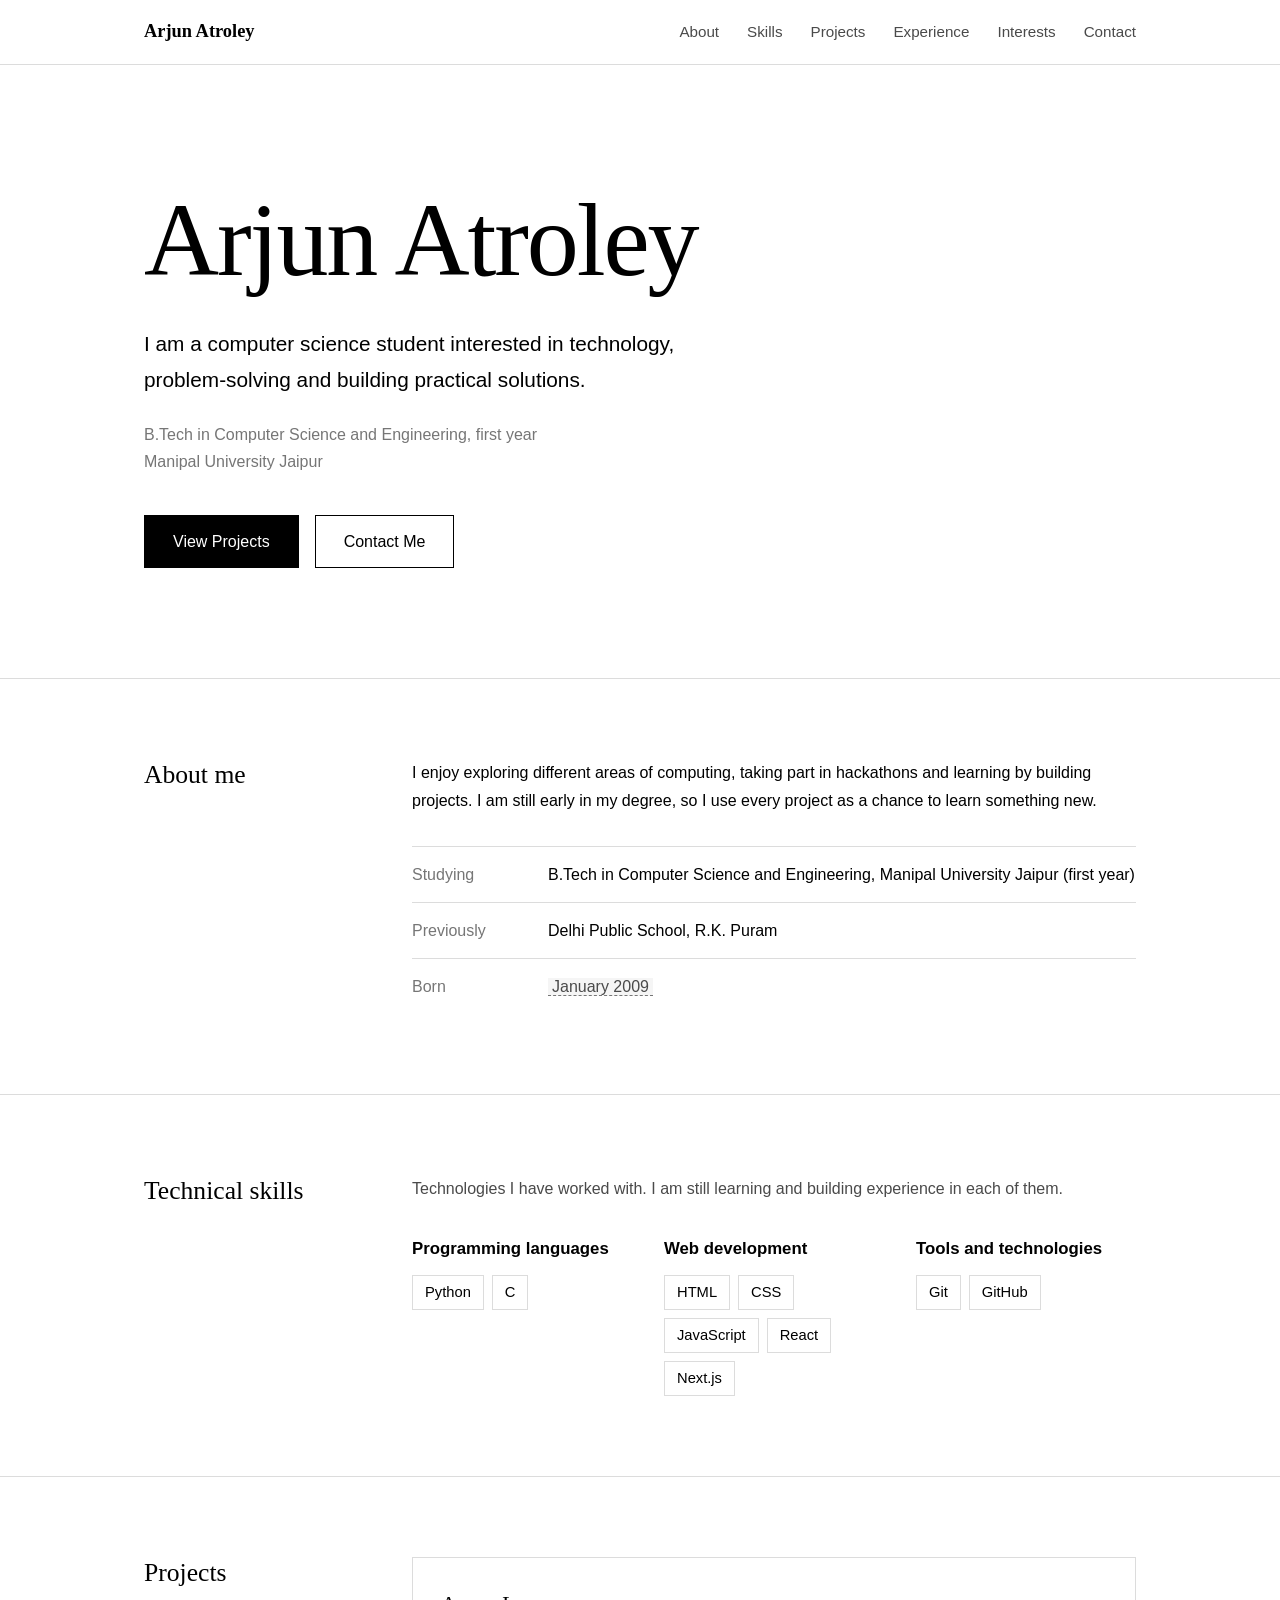
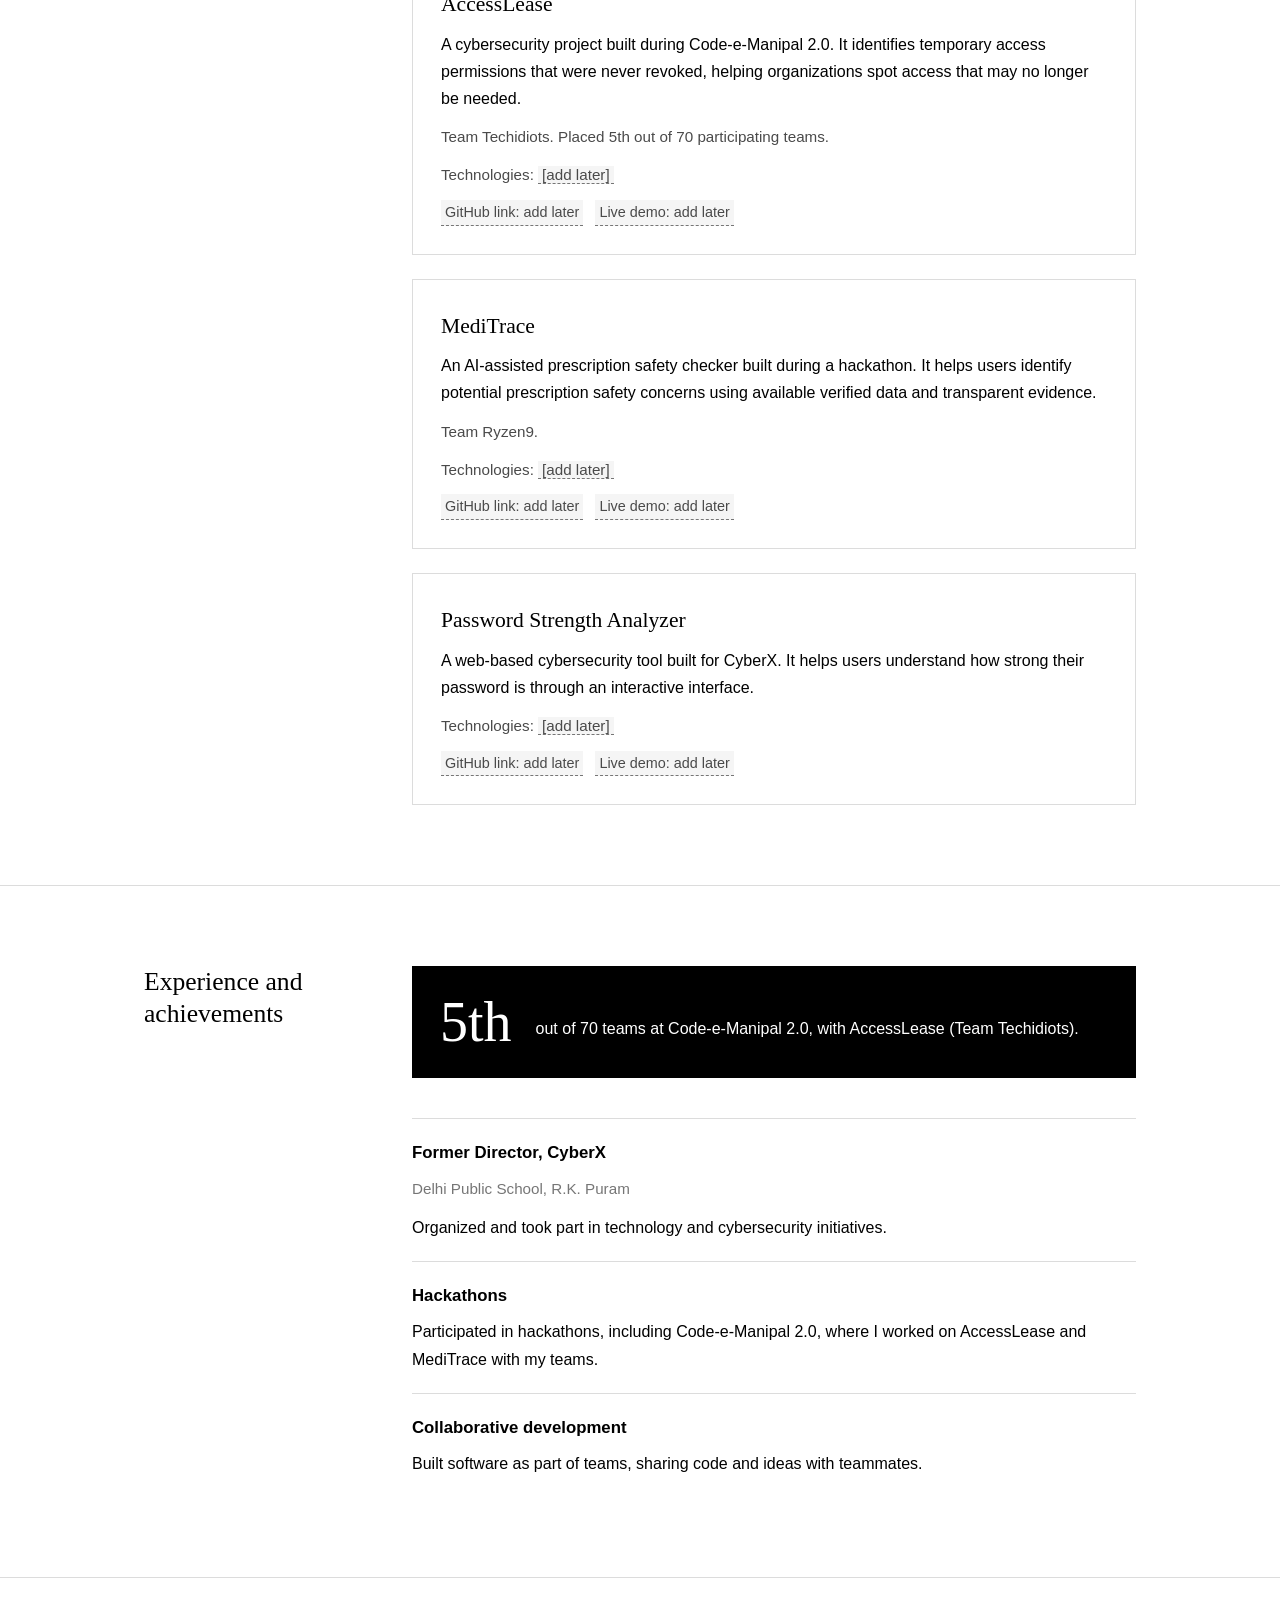
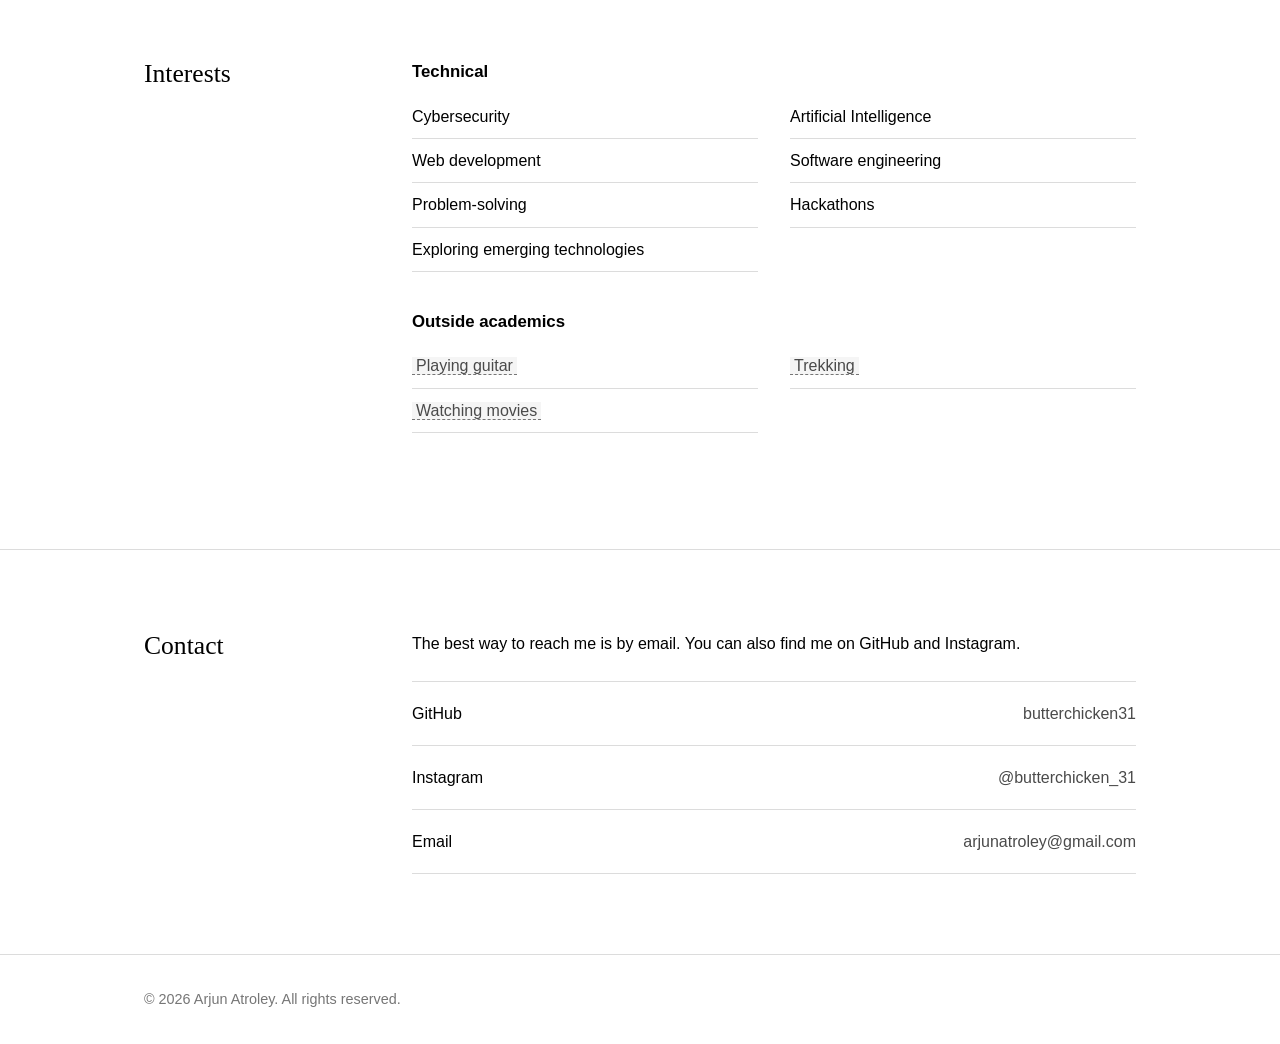
==== index.html @ 4be79ffc "Initial personal portfolio website" ====
<!DOCTYPE html>
<html lang="en">
<head>
  <meta charset="UTF-8">
  <meta name="viewport" content="width=device-width, initial-scale=1.0">
  <meta name="description" content="Arjun Atroley - first-year Computer Science student at Manipal University Jaipur.">
  <title>Arjun Atroley | Portfolio</title>
  <link rel="stylesheet" href="style.css">
</head>
<body>

  <!-- ============ NAVIGATION ============ -->
  <header class="site-header">
    <nav class="navbar container" aria-label="Main navigation">
      <a href="#home" class="brand">Arjun Atroley</a>

      <!-- This button is only visible on phones (see style.css) -->
      <button id="menu-button" class="menu-button" aria-expanded="false" aria-controls="nav-links">Menu</button>

      <ul id="nav-links" class="nav-links">
        <li><a href="#about">About</a></li>
        <li><a href="#skills">Skills</a></li>
        <li><a href="#projects">Projects</a></li>
        <li><a href="#experience">Experience</a></li>
        <li><a href="#interests">Interests</a></li>
        <li><a href="#contact">Contact</a></li>
      </ul>
    </nav>
  </header>

  <main>

    <!-- ============ HERO ============ -->
    <section id="home" class="hero">
      <div class="container">
        <h1>Arjun Atroley</h1>
        <p class="hero-intro">
          I am a computer science student interested in technology, problem-solving
          and building practical solutions.
        </p>
        <p class="hero-education">
          B.Tech in Computer Science and Engineering, first year<br>
          Manipal University Jaipur
        </p>
        <div class="button-row">
          <a href="#projects" class="button button-primary">View Projects</a>
          <a href="#contact" class="button button-outline">Contact Me</a>
        </div>
      </div>
    </section>

    <!-- ============ ABOUT ============ -->
    <section id="about" class="section">
      <div class="container section-grid">
        <h2>About me</h2>
        <div>
          <p>
            I enjoy exploring different areas of computing, taking part in hackathons
            and learning by building projects. I am still early in my degree, so I
            use every project as a chance to learn something new.
          </p>

          <dl class="facts">
            <div><dt>Studying</dt><dd>B.Tech in Computer Science and Engineering, Manipal University Jaipur (first year)</dd></div>
            <div><dt>Previously</dt><dd>Delhi Public School, R.K. Puram</dd></div>
            <div>
              <dt>Born</dt>
              <!-- TODO: replace the text inside the span with your birth month and year, e.g. March 2007 -->
              <dd><span class="placeholder">January 2009</span></dd>
            </div>
          </dl>
        </div>
      </div>
    </section>

    <!-- ============ SKILLS ============ -->
    <section id="skills" class="section">
      <div class="container section-grid">
        <h2>Technical skills</h2>
        <div>
          <p class="note">Technologies I have worked with. I am still learning and building experience in each of them.</p>

          <!-- Three groups laid out side by side with CSS Grid -->
          <div class="skills-grid">
            <div>
              <h3>Programming languages</h3>
              <ul class="tags"><li>Python</li><li>C</li></ul>
            </div>
            <div>
              <h3>Web development</h3>
              <ul class="tags"><li>HTML</li><li>CSS</li><li>JavaScript</li><li>React</li><li>Next.js</li></ul>
            </div>
            <div>
              <h3>Tools and technologies</h3>
              <ul class="tags"><li>Git</li><li>GitHub</li></ul>
            </div>
          </div>
        </div>
      </div>
    </section>

    <!-- ============ PROJECTS ============ -->
    <section id="projects" class="section">
      <div class="container section-grid">
        <h2>Projects</h2>
        <div class="project-list">

          <!-- PROJECT 1 -->
          <article class="project">
            <h3>AccessLease</h3>
            <p>
              A cybersecurity project built during Code-e-Manipal 2.0. It identifies temporary
              access permissions that were never revoked, helping organizations spot access
              that may no longer be needed.
            </p>
            <p class="project-meta">Team Techidiots. Placed 5th out of 70 participating teams.</p>
            <p class="project-meta">Technologies: <span class="placeholder">[add later]</span></p>
            <!--
              TODO: when you have a link, replace a placeholder span with:
              <a href="YOUR-LINK-HERE" target="_blank" rel="noopener noreferrer">GitHub</a>
            -->
            <p class="project-links">
              <span class="placeholder">GitHub link: add later</span>
              <span class="placeholder">Live demo: add later</span>
            </p>
          </article>

          <!-- PROJECT 2 -->
          <article class="project">
            <h3>MediTrace</h3>
            <p>
              An AI-assisted prescription safety checker built during a hackathon. It helps
              users identify potential prescription safety concerns using available verified
              data and transparent evidence.
            </p>
            <p class="project-meta">Team Ryzen9.</p>
            <p class="project-meta">Technologies: <span class="placeholder">[add later]</span></p>
            <p class="project-links">
              <span class="placeholder">GitHub link: add later</span>
              <span class="placeholder">Live demo: add later</span>
            </p>
          </article>

          <!-- PROJECT 3 -->
          <article class="project">
            <h3>Password Strength Analyzer</h3>
            <p>
              A web-based cybersecurity tool built for CyberX. It helps users understand how
              strong their password is through an interactive interface.
            </p>
            <p class="project-meta">Technologies: <span class="placeholder">[add later]</span></p>
            <p class="project-links">
              <span class="placeholder">GitHub link: add later</span>
              <span class="placeholder">Live demo: add later</span>
            </p>
          </article>

        </div>
      </div>
    </section>

    <!-- ============ EXPERIENCE AND ACHIEVEMENTS ============ -->
    <section id="experience" class="section">
      <div class="container section-grid">
        <h2>Experience and achievements</h2>
        <div>
          <div class="highlight">
            <p class="highlight-number">5th</p>
            <p>
              out of 70 teams at Code-e-Manipal 2.0, with AccessLease (Team Techidiots).
            </p>
          </div>

          <ul class="timeline">
            <li>
              <h3>Former Director, CyberX</h3>
              <p class="timeline-place">Delhi Public School, R.K. Puram</p>
              <p>Organized and took part in technology and cybersecurity initiatives.</p>
            </li>
            <li>
              <h3>Hackathons</h3>
              <p>Participated in hackathons, including Code-e-Manipal 2.0, where I worked on AccessLease and MediTrace with my teams.</p>
            </li>
            <li>
              <h3>Collaborative development</h3>
              <p>Built software as part of teams, sharing code and ideas with teammates.</p>
            </li>
          </ul>
        </div>
      </div>
    </section>

    <!-- ============ INTERESTS ============ -->
    <section id="interests" class="section">
      <div class="container section-grid">
        <h2>Interests</h2>
        <div>
          <h3>Technical</h3>
          <ul class="plain-list two-columns">
            <li>Cybersecurity</li>
            <li>Artificial Intelligence</li>
            <li>Web development</li>
            <li>Software engineering</li>
            <li>Problem-solving</li>
            <li>Hackathons</li>
            <li>Exploring emerging technologies</li>
          </ul>

          <h3>Outside academics</h3>
          <!-- TODO: replace these placeholders with your real hobbies -->
          <ul class="plain-list two-columns">
            <li><span class="placeholder">Playing guitar</span></li>
            <li><span class="placeholder">Trekking</span></li>
            <li><span class="placeholder">Watching movies</span></li>
          </ul>
        </div>
      </div>
    </section>

    <!-- ============ CONTACT ============ -->
    <section id="contact" class="section">
      <div class="container section-grid">
        <h2>Contact</h2>
        <div>
          <p>The best way to reach me is by email. You can also find me on GitHub and Instagram.</p>
          <ul class="contact-list">
            <li>
              <a href="https://github.com/butterchicken31" target="_blank" rel="noopener noreferrer">
                <span>GitHub</span><span class="contact-detail">butterchicken31</span>
              </a>
            </li>
            <li>
              <a href="https://instagram.com/butterchicken_31" target="_blank" rel="noopener noreferrer">
                <span>Instagram</span><span class="contact-detail">@butterchicken_31</span>
              </a>
            </li>
            <li>
              <a href="mailto:arjunatroley@gmail.com">
                <span>Email</span><span class="contact-detail">arjunatroley@gmail.com</span>
              </a>
            </li>
          </ul>
        </div>
      </div>
    </section>

  </main>

  <!-- ============ FOOTER ============ -->
  <footer class="site-footer">
    <div class="container">
      <p>&copy; <span id="current-year">2026</span> Arjun Atroley. All rights reserved.</p>
    </div>
  </footer>

  <button id="back-to-top" class="back-to-top" aria-label="Back to top">Top</button>

  <script src="script.js"></script>
</body>
</html>
---- style.css ----
/* ---------- 1. Colours, fonts and basic settings ---------- */
:root {
  --white: #ffffff;
  --off-white: #f5f5f5;
  --black: #000000;
  --grey-dark: #4a4a4a;
  --grey-mid: #767676;
  --grey-line: #dcdcdc;

  --font-body: "Segoe UI", Roboto, Helvetica, Arial, sans-serif;
  --font-heading: Georgia, "Times New Roman", serif;
  --nav-height: 64px;
}

* { box-sizing: border-box; margin: 0; padding: 0; }

html {
  scroll-behavior: smooth;   /* smooth scrolling when a nav link is clicked */
}

body {
  font-family: var(--font-body);
  color: var(--black);
  background: var(--white);
  line-height: 1.7;
  font-size: 1rem;
}

a { color: inherit; }
ul { list-style: none; }

/* Centres content and limits its width */
.container {
  max-width: 1040px;
  margin: 0 auto;
  padding: 0 24px;
}

/* Visible outline for keyboard users */
a:focus-visible, button:focus-visible {
  outline: 2px solid var(--black);
  outline-offset: 3px;
}

/* ---------- 2. Navigation (Flexbox) ---------- */
.site-header {
  position: sticky;
  top: 0;
  z-index: 10;
  background: var(--white);
  border-bottom: 1px solid var(--grey-line);
}

.navbar {
  height: var(--nav-height);
  display: flex;                    /* puts brand and links in one row */
  justify-content: space-between;
  align-items: center;
}

.brand {
  font-family: var(--font-heading);
  font-size: 1.15rem;
  font-weight: bold;
  text-decoration: none;
}

.nav-links { display: flex; gap: 28px; }

.nav-links a {
  text-decoration: none;
  color: var(--grey-dark);
  font-size: 0.95rem;
  padding-bottom: 2px;
  border-bottom: 1px solid transparent;
  transition: color 0.2s, border-color 0.2s;
}

.nav-links a:hover { color: var(--black); border-color: var(--black); }

.menu-button {
  display: none;                    /* hidden on desktop */
  background: none;
  border: 1px solid var(--black);
  padding: 6px 14px;
  font: inherit;
  cursor: pointer;
}

/* ---------- 3. Hero ---------- */
.hero {
  padding: 120px 0 110px;
  animation: fade-in 0.9s ease-out;   /* the only entrance animation */
}

.hero h1 {
  font-family: var(--font-heading);
  font-size: clamp(3rem, 9vw, 6.5rem);   /* grows and shrinks with screen width */
  line-height: 1.05;
  font-weight: normal;
  letter-spacing: -0.02em;
  margin-bottom: 32px;
}

.hero-intro {
  font-size: 1.3rem;
  max-width: 600px;
  margin-bottom: 24px;
}

.hero-education {
  color: var(--grey-mid);
  margin-bottom: 40px;
}

.button-row { display: flex; gap: 16px; flex-wrap: wrap; }

.button {
  display: inline-block;
  padding: 12px 28px;
  border: 1px solid var(--black);
  text-decoration: none;
  transition: background 0.2s, color 0.2s;
}

.button-primary { background: var(--black); color: var(--white); }
.button-primary:hover { background: var(--white); color: var(--black); }
.button-outline:hover { background: var(--black); color: var(--white); }

@keyframes fade-in {
  from { opacity: 0; transform: translateY(12px); }
  to   { opacity: 1; transform: translateY(0); }
}

/* ---------- 4. Sections (CSS Grid) ---------- */
.section {
  padding: 80px 0;
  border-top: 1px solid var(--grey-line);
  scroll-margin-top: var(--nav-height);   /* stops the sticky nav covering headings */
}

/* Two columns: title on the left, content on the right */
.section-grid {
  display: grid;
  grid-template-columns: 220px 1fr;
  gap: 48px;
}

.section h2 {
  font-family: var(--font-heading);
  font-size: 1.6rem;
  font-weight: normal;
  line-height: 1.25;
}

.section h3 { font-size: 1.05rem; margin-bottom: 8px; }
.section p + p { margin-top: 12px; }
.note { color: var(--grey-dark); margin-bottom: 32px; }

/* Placeholder text you still need to replace */
.placeholder {
  background: var(--off-white);
  border-bottom: 1px dashed var(--grey-mid);
  color: var(--grey-dark);
  padding: 0 4px;
}

/* About facts */
.facts { margin-top: 32px; }
.facts div {
  display: grid;
  grid-template-columns: 120px 1fr;
  gap: 16px;
  padding: 14px 0;
  border-top: 1px solid var(--grey-line);
}
.facts dt { color: var(--grey-mid); }

/* ---------- 5. Skills ---------- */
.skills-grid {
  display: grid;
  grid-template-columns: repeat(3, 1fr);
  gap: 32px;
}

.tags { display: flex; flex-wrap: wrap; gap: 8px; margin-top: 12px; }
.tags li {
  border: 1px solid var(--grey-line);
  padding: 4px 12px;
  font-size: 0.92rem;
  transition: border-color 0.2s, background 0.2s;
}
.tags li:hover { border-color: var(--black); background: var(--off-white); }

/* ---------- 6. Projects ---------- */
.project-list { display: grid; gap: 24px; }

.project {
  border: 1px solid var(--grey-line);
  padding: 28px;
  transition: border-color 0.2s, transform 0.2s;
}
.project:hover { border-color: var(--black); transform: translateY(-3px); }

.project h3 { font-family: var(--font-heading); font-size: 1.35rem; font-weight: normal; }
.project-meta { color: var(--grey-dark); font-size: 0.95rem; }
.project-links { display: flex; gap: 12px; flex-wrap: wrap; font-size: 0.9rem; margin-top: 16px; }
.project-links a { border-bottom: 1px solid var(--black); text-decoration: none; }

/* ---------- 7. Experience ---------- */
.highlight {
  background: var(--black);
  color: var(--white);
  padding: 28px;
  margin-bottom: 40px;
  display: flex;
  align-items: center;
  gap: 24px;
}
.highlight-number { font-family: var(--font-heading); font-size: 3.5rem; line-height: 1; }

.timeline li { padding: 20px 0; border-top: 1px solid var(--grey-line); }
.timeline-place { color: var(--grey-mid); font-size: 0.95rem; }

/* ---------- 8. Interests ---------- */
.plain-list { margin-bottom: 36px; }
.plain-list li { padding: 8px 0; border-bottom: 1px solid var(--grey-line); }
.two-columns { display: grid; grid-template-columns: 1fr 1fr; column-gap: 32px; }

/* ---------- 9. Contact ---------- */
.contact-list { margin-top: 24px; }
.contact-list a {
  display: flex;
  justify-content: space-between;
  gap: 16px;
  padding: 18px 0;
  border-top: 1px solid var(--grey-line);
  text-decoration: none;
  transition: padding-left 0.2s;
}
.contact-list li:last-child a { border-bottom: 1px solid var(--grey-line); }
.contact-list a:hover { padding-left: 12px; }
.contact-detail { color: var(--grey-dark); }

/* ---------- 10. Footer and back-to-top ---------- */
.site-footer {
  border-top: 1px solid var(--grey-line);
  padding: 32px 0;
  color: var(--grey-mid);
  font-size: 0.9rem;
}

.back-to-top {
  position: fixed;
  right: 24px;
  bottom: 24px;
  padding: 10px 16px;
  background: var(--black);
  color: var(--white);
  border: 1px solid var(--black);
  font: inherit;
  cursor: pointer;
  display: none;                      /* script.js shows it after scrolling */
}
.back-to-top.visible { display: block; }
.back-to-top:hover { background: var(--white); color: var(--black); }

/* ---------- 11. Responsive design (media queries) ---------- */
@media (max-width: 800px) {
  .section-grid { grid-template-columns: 1fr; gap: 24px; }   /* stack title above content */
  .skills-grid { grid-template-columns: 1fr; }
  .hero { padding: 72px 0; }
}

@media (max-width: 720px) {
  .menu-button { display: block; }

  .nav-links {
    display: none;                    /* hidden until Menu is pressed */
    position: absolute;
    top: var(--nav-height);
    left: 0;
    right: 0;
    flex-direction: column;
    gap: 0;
    background: var(--white);
    border-bottom: 1px solid var(--grey-line);
  }
  .nav-links.open { display: flex; }  /* script.js adds the "open" class */
  .nav-links a { display: block; padding: 14px 24px; border: none; }
}

@media (max-width: 520px) {
  .two-columns { grid-template-columns: 1fr; }
  .facts div { grid-template-columns: 1fr; gap: 2px; }
  .highlight { flex-direction: column; align-items: flex-start; gap: 8px; }
}

/* Respect people who turn animations off in their system settings */
@media (prefers-reduced-motion: reduce) {
  html { scroll-behavior: auto; }
  * { animation: none !important; transition: none !important; }
}
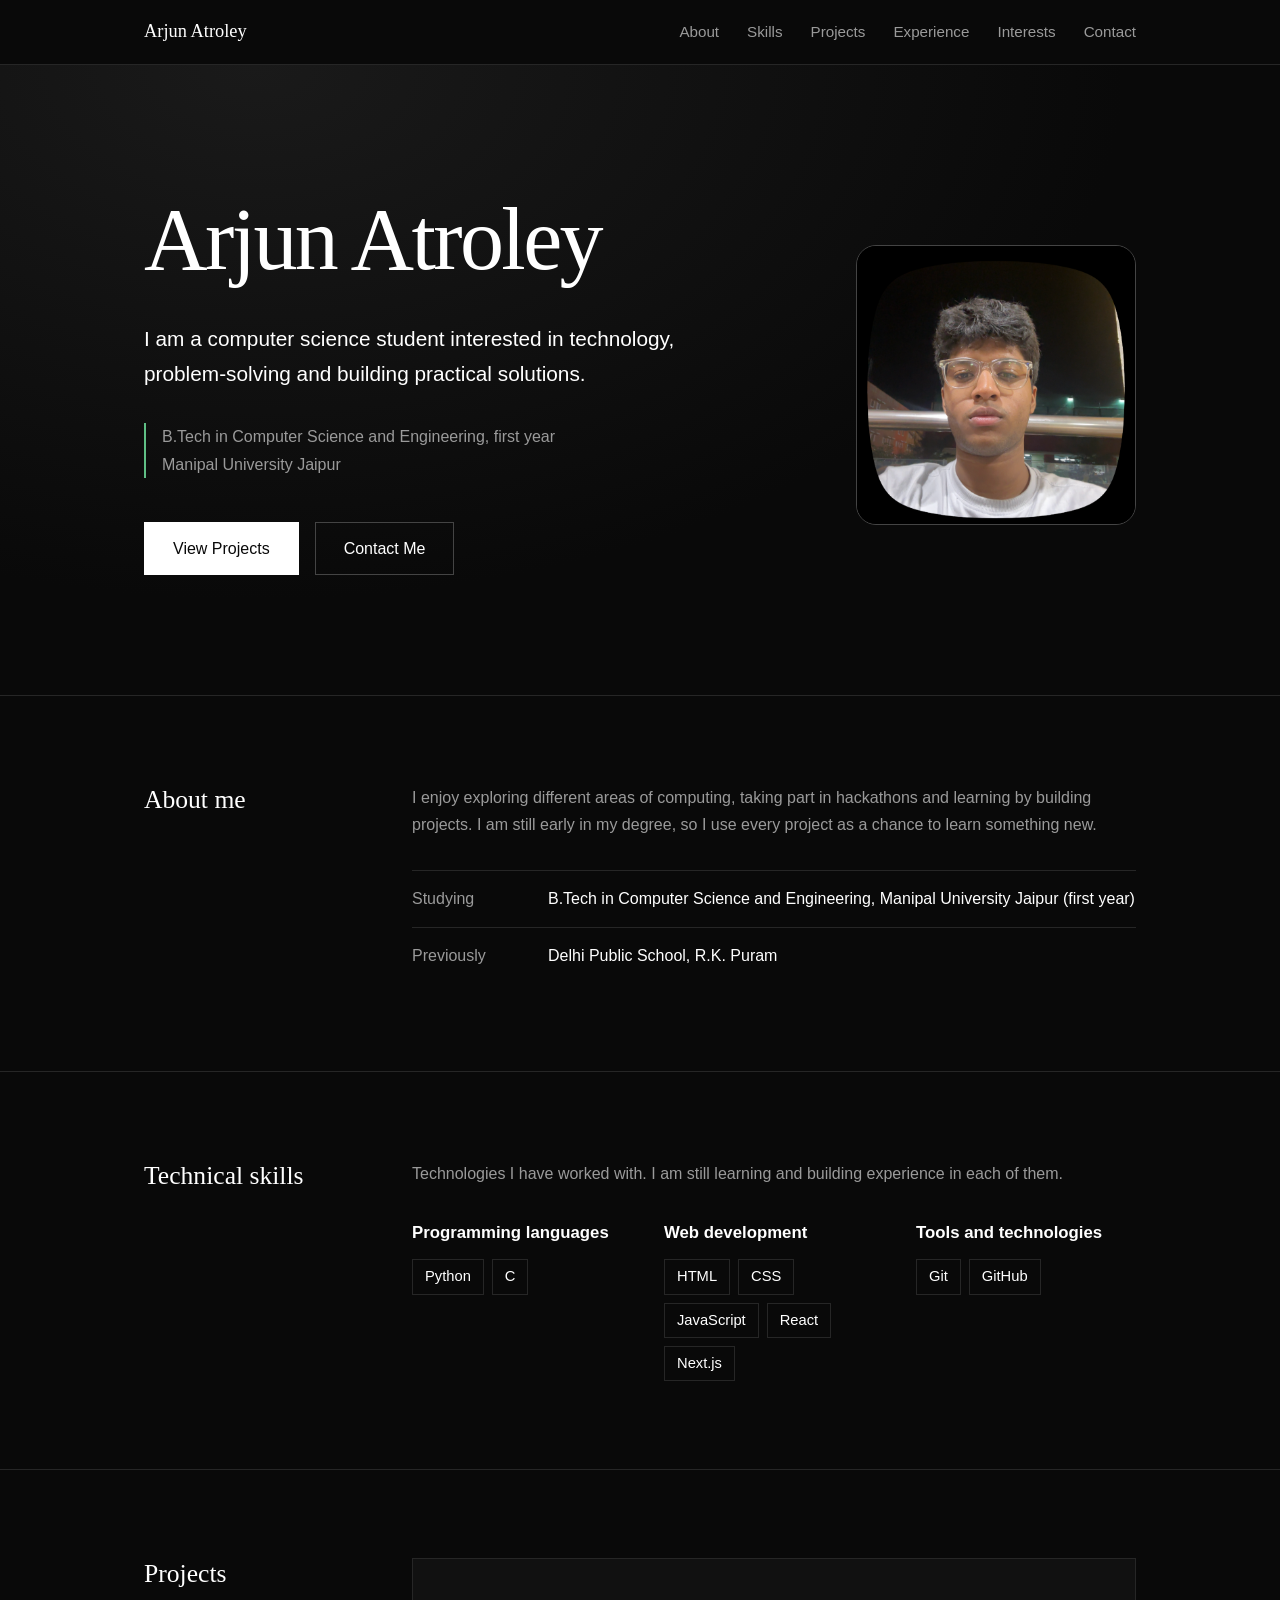
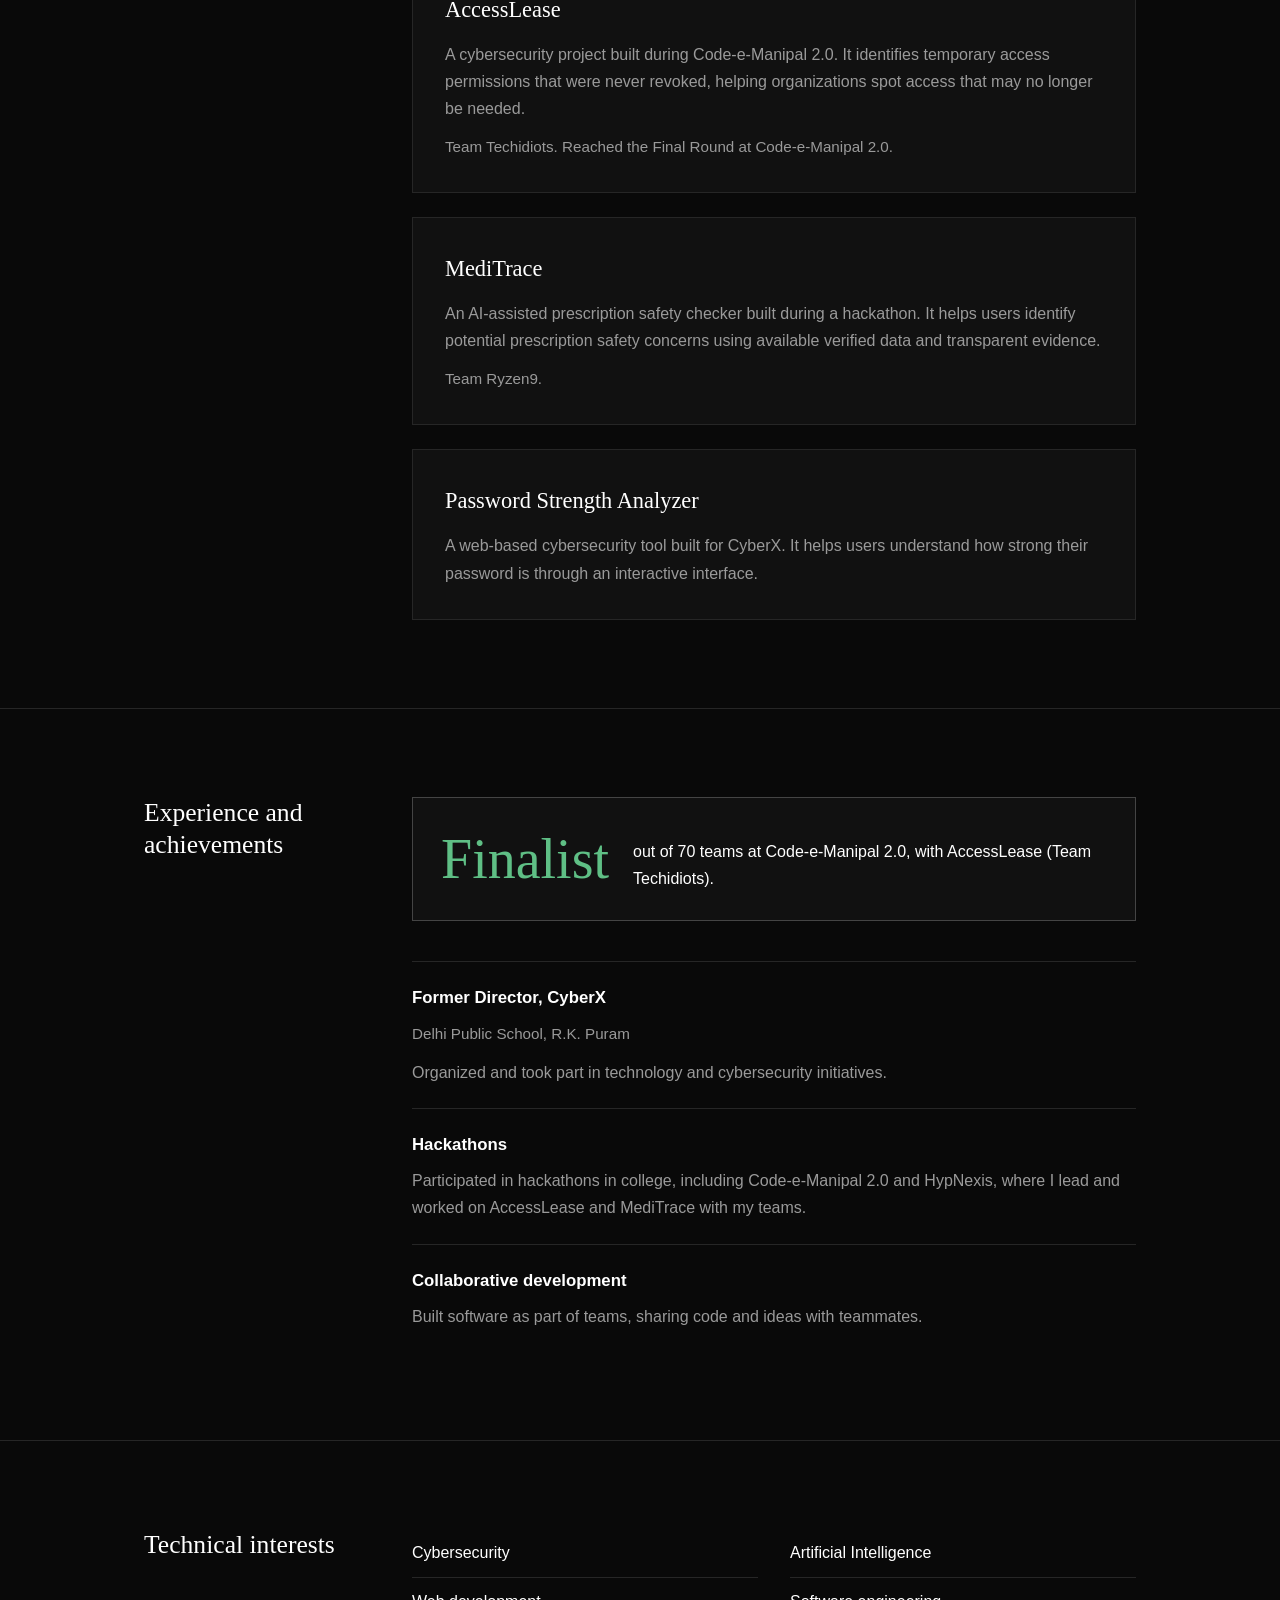
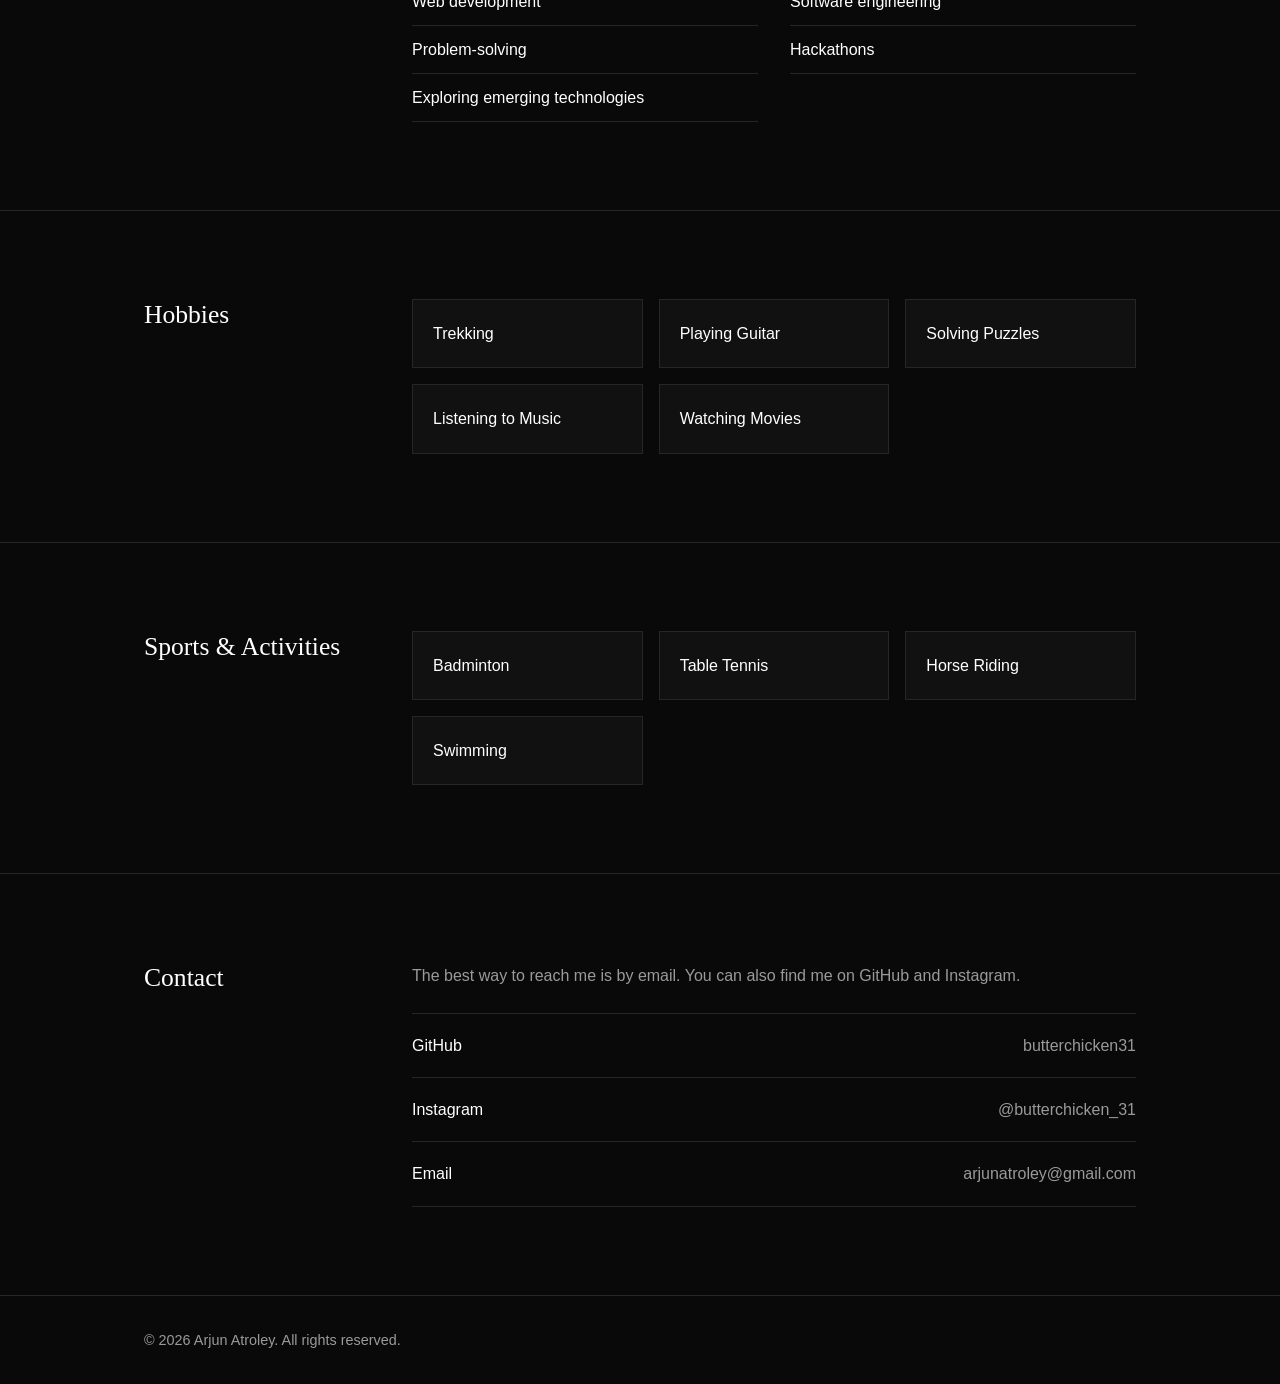
==== commit b12eba44: "Finalize personal portfolio website" ====
--- a/index.html
+++ b/index.html
@@ -32,7 +32,10 @@
 
     <!-- ============ HERO ============ -->
     <section id="home" class="hero">
-      <div class="container">
+      <div class="container hero-layout">
+
+        <!-- Left side: name, introduction, education and buttons -->
+        <div class="hero-text">
         <h1>Arjun Atroley</h1>
         <p class="hero-intro">
           I am a computer science student interested in technology, problem-solving
@@ -46,6 +49,11 @@
           <a href="#projects" class="button button-primary">View Projects</a>
           <a href="#contact" class="button button-outline">Contact Me</a>
         </div>
+        </div>
+
+        <!-- Right side: photo. The path has no leading slash, so it also works at /arjun-portfolio/ -->
+        <img class="hero-photo" src="profile.png" alt="Portrait of Arjun Atroley" width="280" height="280">
+
       </div>
     </section>
 
@@ -63,11 +71,6 @@
           <dl class="facts">
             <div><dt>Studying</dt><dd>B.Tech in Computer Science and Engineering, Manipal University Jaipur (first year)</dd></div>
             <div><dt>Previously</dt><dd>Delhi Public School, R.K. Puram</dd></div>
-            <div>
-              <dt>Born</dt>
-              <!-- TODO: replace the text inside the span with your birth month and year, e.g. March 2007 -->
-              <dd><span class="placeholder">January 2009</span></dd>
-            </div>
           </dl>
         </div>
       </div>
@@ -113,16 +116,7 @@
               access permissions that were never revoked, helping organizations spot access
               that may no longer be needed.
             </p>
-            <p class="project-meta">Team Techidiots. Placed 5th out of 70 participating teams.</p>
-            <p class="project-meta">Technologies: <span class="placeholder">[add later]</span></p>
-            <!--
-              TODO: when you have a link, replace a placeholder span with:
-              <a href="YOUR-LINK-HERE" target="_blank" rel="noopener noreferrer">GitHub</a>
-            -->
-            <p class="project-links">
-              <span class="placeholder">GitHub link: add later</span>
-              <span class="placeholder">Live demo: add later</span>
-            </p>
+            <p class="project-meta">Team Techidiots. Reached the Final Round at Code-e-Manipal 2.0.</p>
           </article>
 
           <!-- PROJECT 2 -->
@@ -134,11 +128,6 @@
               data and transparent evidence.
             </p>
             <p class="project-meta">Team Ryzen9.</p>
-            <p class="project-meta">Technologies: <span class="placeholder">[add later]</span></p>
-            <p class="project-links">
-              <span class="placeholder">GitHub link: add later</span>
-              <span class="placeholder">Live demo: add later</span>
-            </p>
           </article>
 
           <!-- PROJECT 3 -->
@@ -148,11 +137,6 @@
               A web-based cybersecurity tool built for CyberX. It helps users understand how
               strong their password is through an interactive interface.
             </p>
-            <p class="project-meta">Technologies: <span class="placeholder">[add later]</span></p>
-            <p class="project-links">
-              <span class="placeholder">GitHub link: add later</span>
-              <span class="placeholder">Live demo: add later</span>
-            </p>
           </article>
 
         </div>
@@ -165,7 +149,7 @@
         <h2>Experience and achievements</h2>
         <div>
           <div class="highlight">
-            <p class="highlight-number">5th</p>
+            <p class="highlight-number">Finalist</p>
             <p>
               out of 70 teams at Code-e-Manipal 2.0, with AccessLease (Team Techidiots).
             </p>
@@ -179,7 +163,7 @@
             </li>
             <li>
               <h3>Hackathons</h3>
-              <p>Participated in hackathons, including Code-e-Manipal 2.0, where I worked on AccessLease and MediTrace with my teams.</p>
+              <p>Participated in hackathons in college, including Code-e-Manipal 2.0 and HypNexis, where I lead and worked on AccessLease and MediTrace with my teams.</p>
             </li>
             <li>
               <h3>Collaborative development</h3>
@@ -193,9 +177,8 @@
     <!-- ============ INTERESTS ============ -->
     <section id="interests" class="section">
       <div class="container section-grid">
-        <h2>Interests</h2>
-        <div>
-          <h3>Technical</h3>
+        <h2>Technical interests</h2>
+        <div>
           <ul class="plain-list two-columns">
             <li>Cybersecurity</li>
             <li>Artificial Intelligence</li>
@@ -205,15 +188,36 @@
             <li>Hackathons</li>
             <li>Exploring emerging technologies</li>
           </ul>
-
-          <h3>Outside academics</h3>
-          <!-- TODO: replace these placeholders with your real hobbies -->
-          <ul class="plain-list two-columns">
-            <li><span class="placeholder">Playing guitar</span></li>
-            <li><span class="placeholder">Trekking</span></li>
-            <li><span class="placeholder">Watching movies</span></li>
-          </ul>
-        </div>
+        </div>
+      </div>
+    </section>
+
+    <!-- ============ HOBBIES ============ -->
+    <section id="hobbies" class="section">
+      <div class="container section-grid">
+        <h2>Hobbies</h2>
+        <!-- Plain text list: these are NOT links -->
+        <ul class="interest-grid">
+            <li>Trekking</li>
+            <li>Playing Guitar</li>
+            <li>Solving Puzzles</li>
+            <li>Listening to Music</li>
+            <li>Watching Movies</li>
+        </ul>
+      </div>
+    </section>
+
+    <!-- ============ SPORTS AND ACTIVITIES ============ -->
+    <section id="sports" class="section">
+      <div class="container section-grid">
+        <h2>Sports &amp; Activities</h2>
+        <!-- Plain text list: these are NOT links -->
+        <ul class="interest-grid">
+            <li>Badminton</li>
+            <li>Table Tennis</li>
+            <li>Horse Riding</li>
+            <li>Swimming</li>
+        </ul>
       </div>
     </section>
 
@@ -257,4 +261,4 @@
 
   <script src="script.js"></script>
 </body>
-</html>
+</html>
--- a/style.css
+++ b/style.css
@@ -1,11 +1,12 @@
 /* ---------- 1. Colours, fonts and basic settings ---------- */
 :root {
-  --white: #ffffff;
-  --off-white: #f5f5f5;
-  --black: #000000;
-  --grey-dark: #4a4a4a;
-  --grey-mid: #767676;
-  --grey-line: #dcdcdc;
+  --bg: #090909;            /* almost-black page background */
+  --bg-raised: #111111;     /* slightly lighter, used for cards and the hero panel */
+  --text: #ffffff;          /* primary text (white) */
+  --text-muted: #9a9a9a;    /* secondary text */
+  --line: #262626;          /* subtle borders and dividers */
+  --line-strong: #444444;   /* borders on hover */
+  --accent: #5fbf85;        /* very soft green, used sparingly */
 
   --font-body: "Segoe UI", Roboto, Helvetica, Arial, sans-serif;
   --font-heading: Georgia, "Times New Roman", serif;
@@ -15,73 +16,60 @@
 * { box-sizing: border-box; margin: 0; padding: 0; }
 
 html {
-  scroll-behavior: smooth;   /* smooth scrolling when a nav link is clicked */
+  scroll-behavior: smooth;   /* smooth scrolling for nav links */
+  color-scheme: dark;        /* tells the browser to draw scrollbars in dark too */
+  background: var(--bg);     /* stops any white flash behind the page */
 }
 
 body {
   font-family: var(--font-body);
-  color: var(--black);
-  background: var(--white);
+  color: var(--text);
+  background: var(--bg);
   line-height: 1.7;
-  font-size: 1rem;
 }
 
 a { color: inherit; }
 ul { list-style: none; }
 
 /* Centres content and limits its width */
-.container {
-  max-width: 1040px;
-  margin: 0 auto;
-  padding: 0 24px;
-}
+.container { max-width: 1040px; margin: 0 auto; padding: 0 24px; }
 
 /* Visible outline for keyboard users */
-a:focus-visible, button:focus-visible {
-  outline: 2px solid var(--black);
-  outline-offset: 3px;
-}
+a:focus-visible, button:focus-visible { outline: 2px solid var(--accent); outline-offset: 3px; }
 
 /* ---------- 2. Navigation (Flexbox) ---------- */
 .site-header {
   position: sticky;
   top: 0;
   z-index: 10;
-  background: var(--white);
-  border-bottom: 1px solid var(--grey-line);
+  background: var(--bg);
+  border-bottom: 1px solid var(--line);
 }
 
 .navbar {
   height: var(--nav-height);
-  display: flex;                    /* puts brand and links in one row */
+  display: flex;
   justify-content: space-between;
   align-items: center;
 }
 
-.brand {
-  font-family: var(--font-heading);
-  font-size: 1.15rem;
-  font-weight: bold;
-  text-decoration: none;
-}
+.brand { font-family: var(--font-heading); font-size: 1.15rem; text-decoration: none; }
 
 .nav-links { display: flex; gap: 28px; }
 
 .nav-links a {
   text-decoration: none;
-  color: var(--grey-dark);
+  color: var(--text-muted);
   font-size: 0.95rem;
-  padding-bottom: 2px;
-  border-bottom: 1px solid transparent;
-  transition: color 0.2s, border-color 0.2s;
-}
-
-.nav-links a:hover { color: var(--black); border-color: var(--black); }
+  transition: color 0.2s;
+}
+.nav-links a:hover { color: var(--text); }
 
 .menu-button {
-  display: none;                    /* hidden on desktop */
+  display: none;                    /* only shown on phones */
   background: none;
-  border: 1px solid var(--black);
+  color: var(--text);
+  border: 1px solid var(--line-strong);
   padding: 6px 14px;
   font: inherit;
   cursor: pointer;
@@ -89,28 +77,50 @@
 
 /* ---------- 3. Hero ---------- */
 .hero {
-  padding: 120px 0 110px;
-  animation: fade-in 0.9s ease-out;   /* the only entrance animation */
+  padding: 130px 0 120px;
+  border-bottom: 1px solid var(--line);
+  /* one very soft light patch behind the name, no strong gradient */
+  background: radial-gradient(ellipse at 20% 0%, #1a1a1a 0%, var(--bg) 60%);
+  animation: fade-in 0.9s ease-out;
+}
+
+/* Hero layout: text on the left, photo on the right (Flexbox) */
+.hero-layout {
+  display: flex;
+  align-items: center;
+  justify-content: space-between;
+  gap: 64px;
+}
+.hero-text { flex: 1; min-width: 0; }   /* min-width: 0 lets long words wrap instead of overflowing */
+
+.hero-photo {
+  width: 280px;
+  height: 280px;
+  flex-shrink: 0;                       /* keep the photo size when space is tight */
+  object-fit: cover;                    /* fills the frame without stretching the photo */
+  object-position: center 20%;          /* keeps the face in view; change 20% to move the crop */
+  border-radius: 20px;                  /* rounded square, not a circle */
+  border: 1px solid var(--line-strong);
 }
 
 .hero h1 {
   font-family: var(--font-heading);
-  font-size: clamp(3rem, 9vw, 6.5rem);   /* grows and shrinks with screen width */
-  line-height: 1.05;
+  font-size: clamp(3rem, 8vw, 5.5rem);
+  overflow-wrap: break-word;
+  line-height: 1.02;
   font-weight: normal;
-  letter-spacing: -0.02em;
-  margin-bottom: 32px;
-}
-
-.hero-intro {
-  font-size: 1.3rem;
-  max-width: 600px;
-  margin-bottom: 24px;
-}
-
+  letter-spacing: -0.03em;
+  margin-bottom: 36px;
+}
+
+.hero-intro { font-size: 1.3rem; max-width: 600px; margin-bottom: 32px; }
+
+/* Education shown with a thin green line on the left */
 .hero-education {
-  color: var(--grey-mid);
-  margin-bottom: 40px;
+  color: var(--text-muted);
+  border-left: 2px solid var(--accent);
+  padding-left: 16px;
+  margin-bottom: 44px;
 }
 
 .button-row { display: flex; gap: 16px; flex-wrap: wrap; }
@@ -118,14 +128,14 @@
 .button {
   display: inline-block;
   padding: 12px 28px;
-  border: 1px solid var(--black);
+  border: 1px solid var(--text);
   text-decoration: none;
-  transition: background 0.2s, color 0.2s;
-}
-
-.button-primary { background: var(--black); color: var(--white); }
-.button-primary:hover { background: var(--white); color: var(--black); }
-.button-outline:hover { background: var(--black); color: var(--white); }
+  transition: background 0.2s, color 0.2s, border-color 0.2s;
+}
+.button-primary { background: var(--text); color: var(--bg); }
+.button-primary:hover { background: transparent; color: var(--text); }
+.button-outline { color: var(--text); border-color: var(--line-strong); }
+.button-outline:hover { border-color: var(--text); background: var(--bg-raised); }
 
 @keyframes fade-in {
   from { opacity: 0; transform: translateY(12px); }
@@ -134,36 +144,20 @@
 
 /* ---------- 4. Sections (CSS Grid) ---------- */
 .section {
-  padding: 80px 0;
-  border-top: 1px solid var(--grey-line);
+  padding: 88px 0;
+  border-top: 1px solid var(--line);
   scroll-margin-top: var(--nav-height);   /* stops the sticky nav covering headings */
 }
+.hero + .section { border-top: none; }
 
 /* Two columns: title on the left, content on the right */
-.section-grid {
-  display: grid;
-  grid-template-columns: 220px 1fr;
-  gap: 48px;
-}
-
-.section h2 {
-  font-family: var(--font-heading);
-  font-size: 1.6rem;
-  font-weight: normal;
-  line-height: 1.25;
-}
-
+.section-grid { display: grid; grid-template-columns: 220px 1fr; gap: 48px; }
+
+.section h2 { font-family: var(--font-heading); font-size: 1.6rem; font-weight: normal; line-height: 1.25; }
 .section h3 { font-size: 1.05rem; margin-bottom: 8px; }
 .section p + p { margin-top: 12px; }
-.note { color: var(--grey-dark); margin-bottom: 32px; }
-
-/* Placeholder text you still need to replace */
-.placeholder {
-  background: var(--off-white);
-  border-bottom: 1px dashed var(--grey-mid);
-  color: var(--grey-dark);
-  padding: 0 4px;
-}
+.section p { color: var(--text-muted); }
+.note { margin-bottom: 32px; }
 
 /* About facts */
 .facts { margin-top: 32px; }
@@ -172,60 +166,69 @@
   grid-template-columns: 120px 1fr;
   gap: 16px;
   padding: 14px 0;
-  border-top: 1px solid var(--grey-line);
-}
-.facts dt { color: var(--grey-mid); }
+  border-top: 1px solid var(--line);
+}
+.facts dt { color: var(--text-muted); }
 
 /* ---------- 5. Skills ---------- */
-.skills-grid {
-  display: grid;
-  grid-template-columns: repeat(3, 1fr);
-  gap: 32px;
-}
+.skills-grid { display: grid; grid-template-columns: repeat(3, 1fr); gap: 32px; }
 
 .tags { display: flex; flex-wrap: wrap; gap: 8px; margin-top: 12px; }
 .tags li {
-  border: 1px solid var(--grey-line);
+  border: 1px solid var(--line);
   padding: 4px 12px;
   font-size: 0.92rem;
+  color: var(--text);
   transition: border-color 0.2s, background 0.2s;
 }
-.tags li:hover { border-color: var(--black); background: var(--off-white); }
+.tags li:hover { border-color: var(--line-strong); background: var(--bg-raised); }
 
 /* ---------- 6. Projects ---------- */
 .project-list { display: grid; gap: 24px; }
 
 .project {
-  border: 1px solid var(--grey-line);
-  padding: 28px;
+  background: var(--bg-raised);
+  border: 1px solid var(--line);
+  padding: 32px;
   transition: border-color 0.2s, transform 0.2s;
 }
-.project:hover { border-color: var(--black); transform: translateY(-3px); }
-
-.project h3 { font-family: var(--font-heading); font-size: 1.35rem; font-weight: normal; }
-.project-meta { color: var(--grey-dark); font-size: 0.95rem; }
-.project-links { display: flex; gap: 12px; flex-wrap: wrap; font-size: 0.9rem; margin-top: 16px; }
-.project-links a { border-bottom: 1px solid var(--black); text-decoration: none; }
+.project:hover { border-color: var(--line-strong); transform: translateY(-3px); }
+
+.project h3 { font-family: var(--font-heading); font-size: 1.4rem; font-weight: normal; color: var(--text); margin-bottom: 12px; }
+.project-meta { font-size: 0.95rem; color: var(--text-muted); }  /* team / result line: normal size, grey */
 
 /* ---------- 7. Experience ---------- */
 .highlight {
-  background: var(--black);
-  color: var(--white);
+  border: 1px solid var(--line-strong);
+  background: var(--bg-raised);
   padding: 28px;
   margin-bottom: 40px;
   display: flex;
   align-items: center;
   gap: 24px;
 }
-.highlight-number { font-family: var(--font-heading); font-size: 3.5rem; line-height: 1; }
-
-.timeline li { padding: 20px 0; border-top: 1px solid var(--grey-line); }
-.timeline-place { color: var(--grey-mid); font-size: 0.95rem; }
-
-/* ---------- 8. Interests ---------- */
-.plain-list { margin-bottom: 36px; }
-.plain-list li { padding: 8px 0; border-bottom: 1px solid var(--grey-line); }
+.highlight p { color: var(--text); }
+.highlight-number { font-family: var(--font-heading); font-size: 3.5rem; line-height: 1; color: var(--accent) !important; }
+
+.timeline li { padding: 22px 0; border-top: 1px solid var(--line); }
+.timeline-place { font-size: 0.95rem; }
+
+/* ---------- 8. Interests, hobbies and sports ---------- */
+.plain-list li { padding: 10px 0; border-bottom: 1px solid var(--line); color: var(--text); }
 .two-columns { display: grid; grid-template-columns: 1fr 1fr; column-gap: 32px; }
+
+/* Hobbies and sports: plain boxes, not links, so no underline and no pointer cursor */
+.interest-grid { display: grid; grid-template-columns: repeat(auto-fit, minmax(170px, 1fr)); gap: 16px; align-content: start; }
+.interest-grid li {
+  border: 1px solid var(--line);
+  background: var(--bg-raised);
+  padding: 20px;
+  color: var(--text);
+  text-decoration: none;
+  cursor: default;
+  transition: border-color 0.2s;
+}
+.interest-grid li:hover { border-color: var(--line-strong); }
 
 /* ---------- 9. Contact ---------- */
 .contact-list { margin-top: 24px; }
@@ -234,42 +237,44 @@
   justify-content: space-between;
   gap: 16px;
   padding: 18px 0;
-  border-top: 1px solid var(--grey-line);
+  border-top: 1px solid var(--line);
   text-decoration: none;
-  transition: padding-left 0.2s;
-}
-.contact-list li:last-child a { border-bottom: 1px solid var(--grey-line); }
-.contact-list a:hover { padding-left: 12px; }
-.contact-detail { color: var(--grey-dark); }
+  transition: padding-left 0.2s, color 0.2s;
+}
+.contact-list li:last-child a { border-bottom: 1px solid var(--line); }
+.contact-list a:hover { padding-left: 12px; color: var(--accent); }
+.contact-detail { color: var(--text-muted); }
 
 /* ---------- 10. Footer and back-to-top ---------- */
-.site-footer {
-  border-top: 1px solid var(--grey-line);
-  padding: 32px 0;
-  color: var(--grey-mid);
-  font-size: 0.9rem;
-}
+.site-footer { border-top: 1px solid var(--line); padding: 32px 0; color: var(--text-muted); font-size: 0.9rem; }
 
 .back-to-top {
   position: fixed;
   right: 24px;
   bottom: 24px;
   padding: 10px 16px;
-  background: var(--black);
-  color: var(--white);
-  border: 1px solid var(--black);
+  background: var(--bg-raised);
+  color: var(--text);
+  border: 1px solid var(--line-strong);
   font: inherit;
   cursor: pointer;
   display: none;                      /* script.js shows it after scrolling */
 }
 .back-to-top.visible { display: block; }
-.back-to-top:hover { background: var(--white); color: var(--black); }
+.back-to-top:hover { border-color: var(--text); }
 
 /* ---------- 11. Responsive design (media queries) ---------- */
+@media (max-width: 900px) {
+  .nav-links { gap: 18px; }
+}
+
 @media (max-width: 800px) {
-  .section-grid { grid-template-columns: 1fr; gap: 24px; }   /* stack title above content */
+  .section-grid { grid-template-columns: 1fr; gap: 24px; }   /* title above content */
   .skills-grid { grid-template-columns: 1fr; }
-  .hero { padding: 72px 0; }
+  .hero { padding: 80px 0; }
+  .hero-layout { flex-direction: column-reverse; align-items: flex-start; gap: 48px; }  /* photo above text */
+  .hero-photo { width: 220px; height: 220px; margin-left: 8px; }
+  .section { padding: 64px 0; }
 }
 
 @media (max-width: 720px) {
@@ -283,21 +288,23 @@
     right: 0;
     flex-direction: column;
     gap: 0;
-    background: var(--white);
-    border-bottom: 1px solid var(--grey-line);
+    background: var(--bg);
+    border-bottom: 1px solid var(--line);
   }
   .nav-links.open { display: flex; }  /* script.js adds the "open" class */
-  .nav-links a { display: block; padding: 14px 24px; border: none; }
+  .nav-links a { display: block; padding: 14px 24px; }
 }
 
 @media (max-width: 520px) {
   .two-columns { grid-template-columns: 1fr; }
   .facts div { grid-template-columns: 1fr; gap: 2px; }
   .highlight { flex-direction: column; align-items: flex-start; gap: 8px; }
+  .project { padding: 22px; }
+  .hero-photo { width: min(200px, 60vw); height: min(200px, 60vw); }
 }
 
 /* Respect people who turn animations off in their system settings */
 @media (prefers-reduced-motion: reduce) {
   html { scroll-behavior: auto; }
   * { animation: none !important; transition: none !important; }
-}
+}
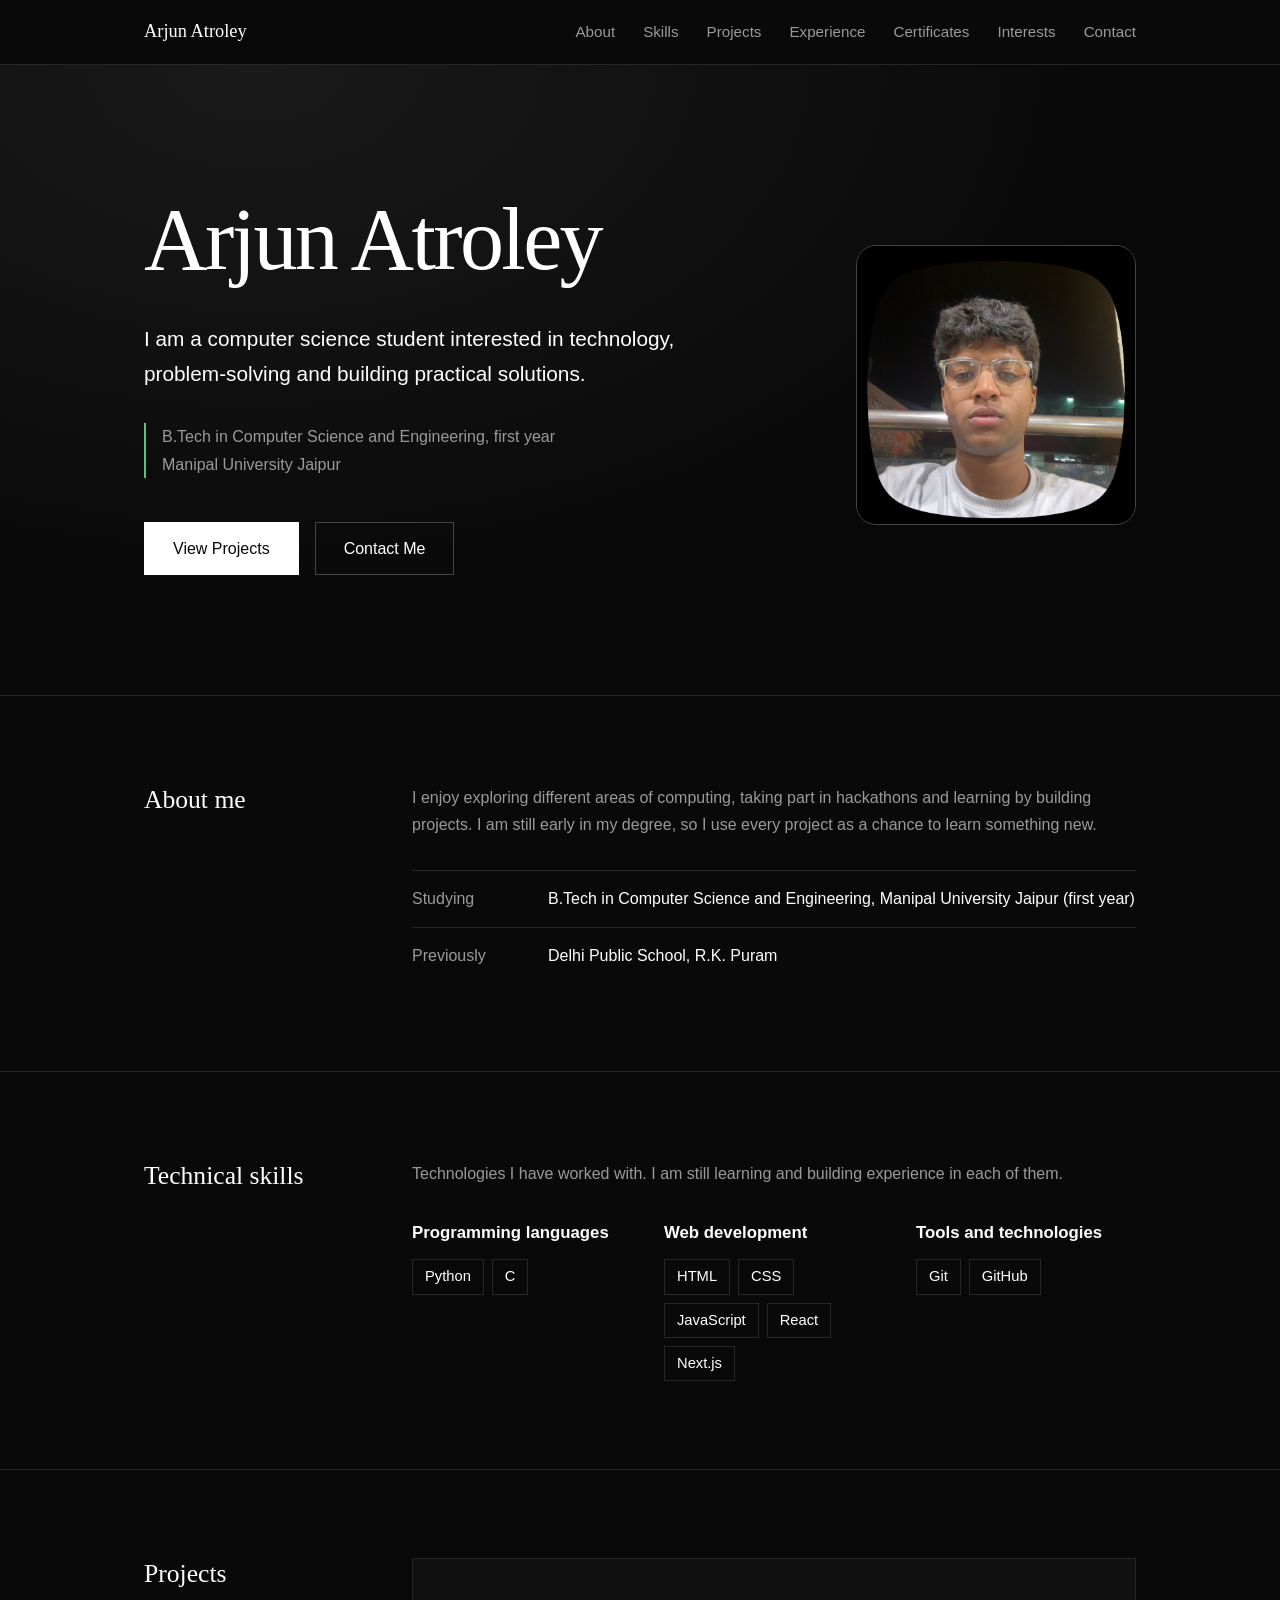
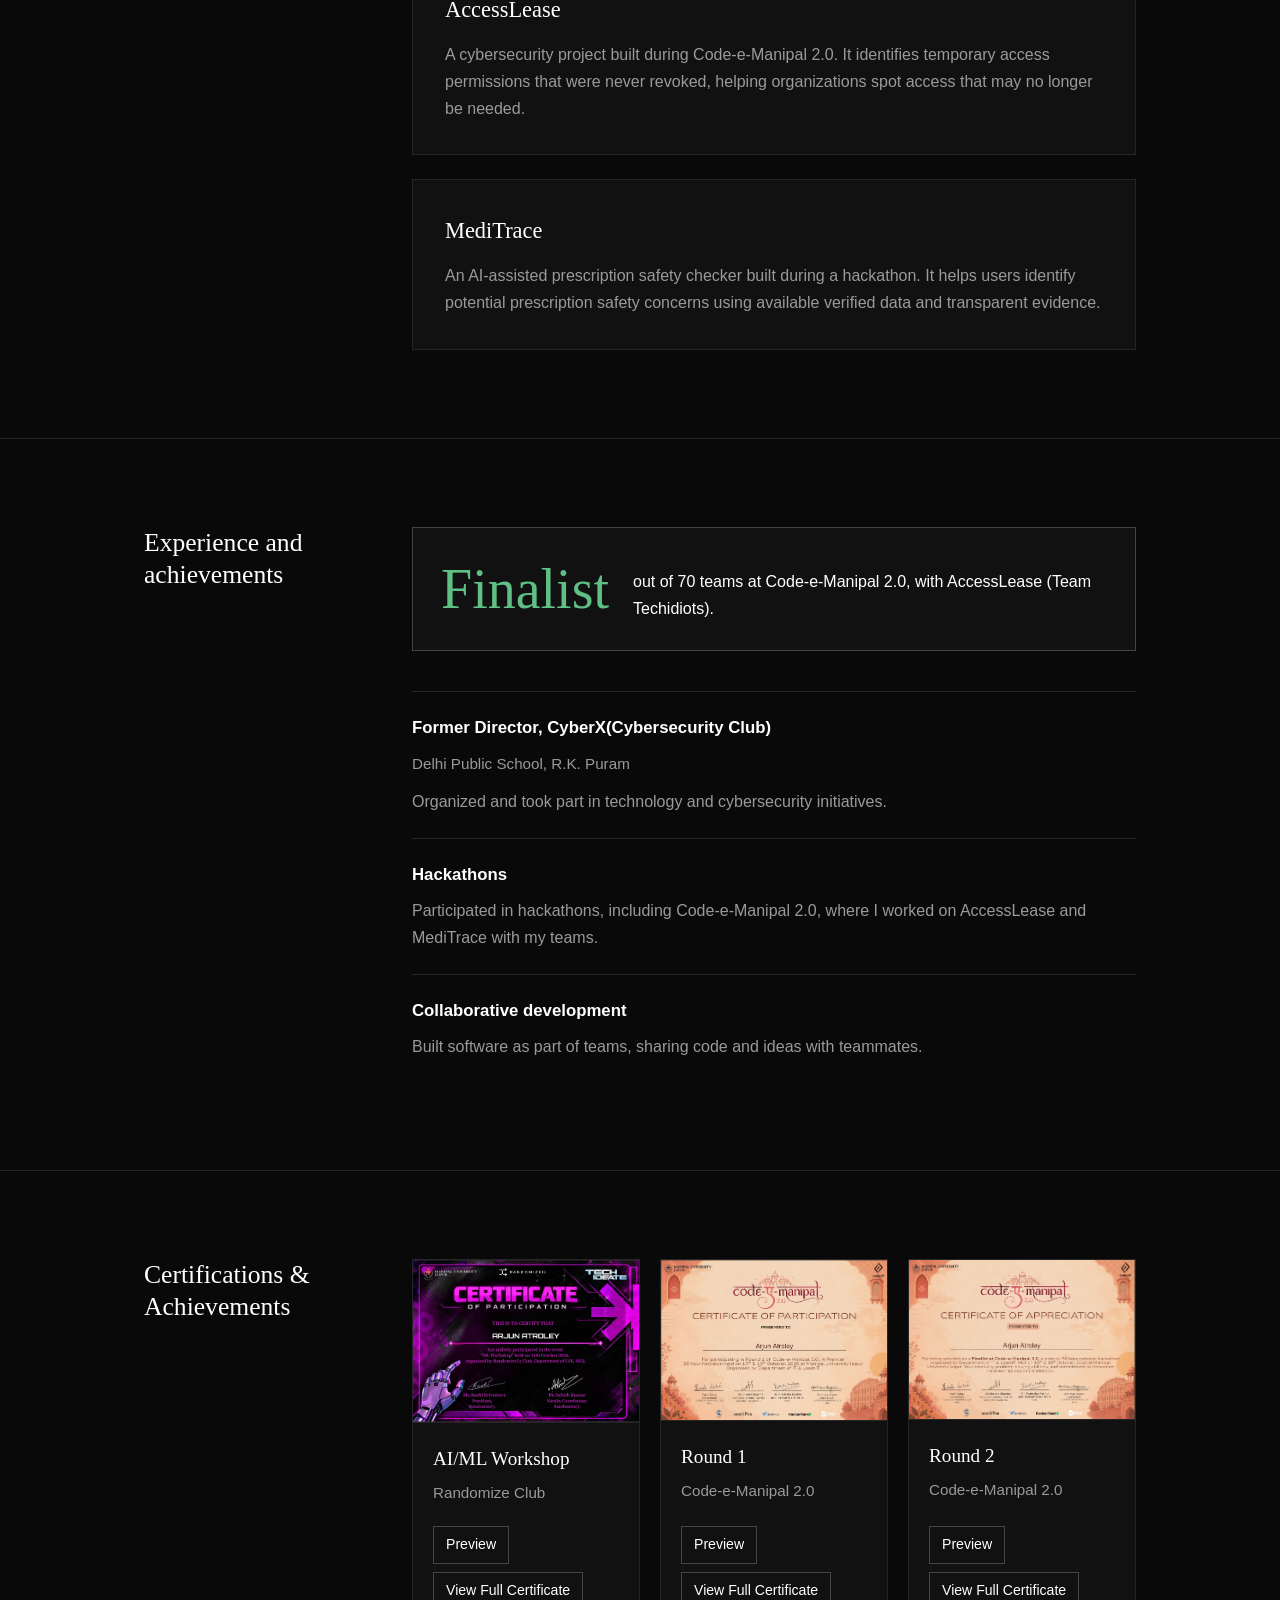
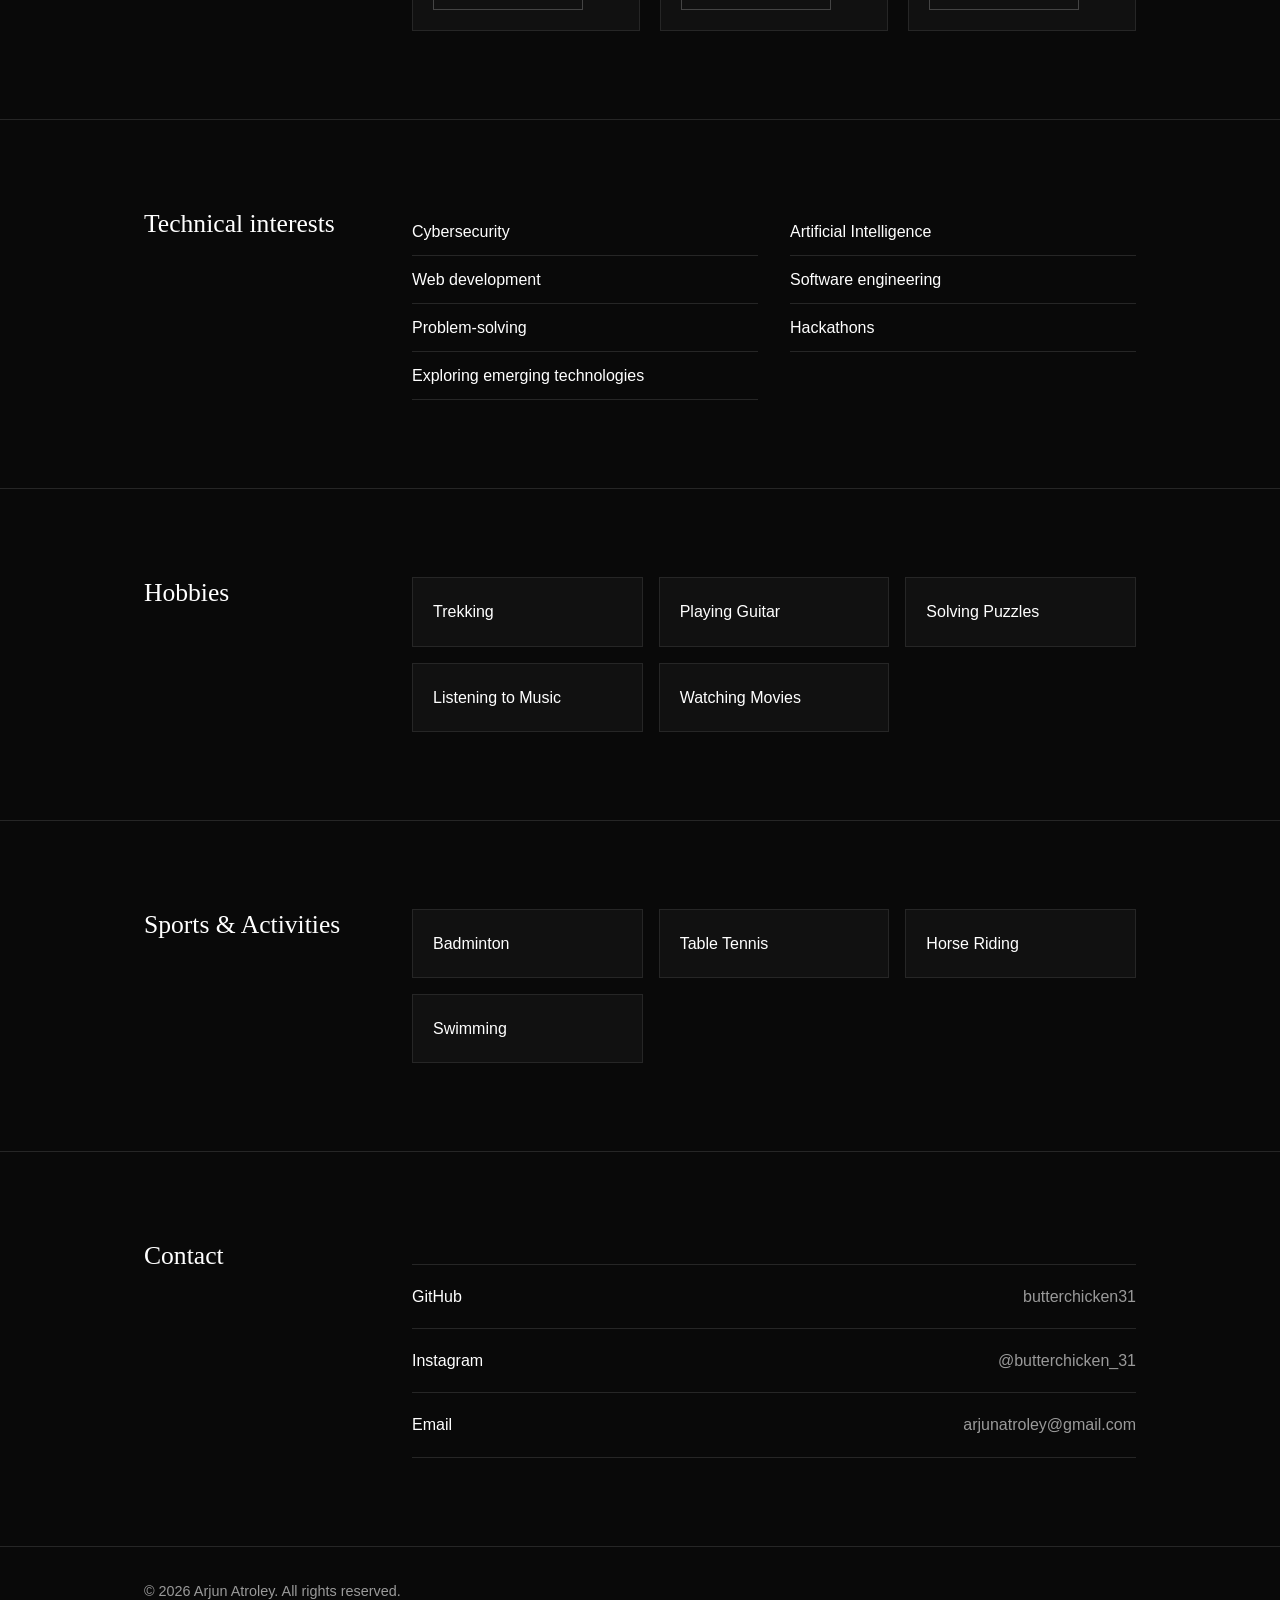
==== commit 10289635: "Added certificcates section and other minor changes" ====
--- a/index.html
+++ b/index.html
@@ -22,6 +22,7 @@
         <li><a href="#skills">Skills</a></li>
         <li><a href="#projects">Projects</a></li>
         <li><a href="#experience">Experience</a></li>
+        <li><a href="#certificates">Certificates</a></li>
         <li><a href="#interests">Interests</a></li>
         <li><a href="#contact">Contact</a></li>
       </ul>
@@ -116,7 +117,7 @@
               access permissions that were never revoked, helping organizations spot access
               that may no longer be needed.
             </p>
-            <p class="project-meta">Team Techidiots. Reached the Final Round at Code-e-Manipal 2.0.</p>
+            
           </article>
 
           <!-- PROJECT 2 -->
@@ -127,17 +128,11 @@
               users identify potential prescription safety concerns using available verified
               data and transparent evidence.
             </p>
-            <p class="project-meta">Team Ryzen9.</p>
-          </article>
-
-          <!-- PROJECT 3 -->
-          <article class="project">
-            <h3>Password Strength Analyzer</h3>
-            <p>
-              A web-based cybersecurity tool built for CyberX. It helps users understand how
-              strong their password is through an interactive interface.
-            </p>
-          </article>
+            
+          </article>
+
+          
+          
 
         </div>
       </div>
@@ -157,19 +152,89 @@
 
           <ul class="timeline">
             <li>
-              <h3>Former Director, CyberX</h3>
+              <h3>Former Director, CyberX(Cybersecurity Club)</h3>
               <p class="timeline-place">Delhi Public School, R.K. Puram</p>
               <p>Organized and took part in technology and cybersecurity initiatives.</p>
             </li>
             <li>
               <h3>Hackathons</h3>
-              <p>Participated in hackathons in college, including Code-e-Manipal 2.0 and HypNexis, where I lead and worked on AccessLease and MediTrace with my teams.</p>
+              <p>Participated in hackathons, including Code-e-Manipal 2.0, where I worked on AccessLease and MediTrace with my teams.</p>
             </li>
             <li>
               <h3>Collaborative development</h3>
               <p>Built software as part of teams, sharing code and ideas with teammates.</p>
             </li>
           </ul>
+        </div>
+      </div>
+    </section>
+
+    <!-- ============ CERTIFICATIONS AND ACHIEVEMENTS ============ -->
+    <section id="certificates" class="section">
+      <div class="container section-grid">
+        <h2>Certifications &amp; Achievements</h2>
+
+        <!-- TO ADD A CERTIFICATE: copy one whole card below, paste it at the end of this list,
+             then change the title, organisation, image src (.jpg) and PDF href (.pdf).
+             Keep both files in the certificates/ folder, e.g. my-course.jpg and my-course.pdf -->
+        <div class="certificate-list">
+
+          <!-- ===== CERTIFICATE CARD: copy from here ===== -->
+          <article class="certificate">
+            <div class="certificate-thumb">
+              <!-- Preview image: change src and alt -->
+              <img src="certificates/ai-ml-workshop.jpg" alt="Preview of the AI/ML Workshop certificate from Randomize Club" loading="lazy">
+              <span class="thumb-fallback">Preview not available</span>
+            </div>
+            <div class="certificate-body">
+              <h3>AI/ML Workshop</h3>
+              <p class="certificate-issuer">Randomize Club</p>
+              <div class="certificate-actions">
+                <button type="button" class="certificate-button preview-button">Preview</button>
+                <!-- Full certificate: change the PDF file name in href -->
+                <a class="certificate-button" href="certificates/ai-ml-workshop.pdf" target="_blank" rel="noopener noreferrer">View Full Certificate</a>
+              </div>
+            </div>
+          </article>
+          <!-- ===== ...to here ===== -->
+
+          <!-- ===== CERTIFICATE CARD: copy from here ===== -->
+          <article class="certificate">
+            <div class="certificate-thumb">
+              <!-- Preview image: change src and alt -->
+              <img src="certificates/code-e-manipal-round-1.jpg" alt="Preview of the Round 1 certificate from Code-e-Manipal 2.0" loading="lazy">
+              <span class="thumb-fallback">Preview not available</span>
+            </div>
+            <div class="certificate-body">
+              <h3>Round 1</h3>
+              <p class="certificate-issuer">Code-e-Manipal 2.0</p>
+              <div class="certificate-actions">
+                <button type="button" class="certificate-button preview-button">Preview</button>
+                <!-- Full certificate: change the PDF file name in href -->
+                <a class="certificate-button" href="certificates/code-e-manipal-round-1.pdf" target="_blank" rel="noopener noreferrer">View Full Certificate</a>
+              </div>
+            </div>
+          </article>
+          <!-- ===== ...to here ===== -->
+
+          <!-- ===== CERTIFICATE CARD: copy from here ===== -->
+          <article class="certificate">
+            <div class="certificate-thumb">
+              <!-- Preview image: change src and alt -->
+              <img src="certificates/code-e-manipal-round-2.jpg" alt="Preview of the Round 2 certificate from Code-e-Manipal 2.0" loading="lazy">
+              <span class="thumb-fallback">Preview not available</span>
+            </div>
+            <div class="certificate-body">
+              <h3>Round 2</h3>
+              <p class="certificate-issuer">Code-e-Manipal 2.0</p>
+              <div class="certificate-actions">
+                <button type="button" class="certificate-button preview-button">Preview</button>
+                <!-- Full certificate: change the PDF file name in href -->
+                <a class="certificate-button" href="certificates/code-e-manipal-round-2.pdf" target="_blank" rel="noopener noreferrer">View Full Certificate</a>
+              </div>
+            </div>
+          </article>
+          <!-- ===== ...to here ===== -->
         </div>
       </div>
     </section>
@@ -226,7 +291,7 @@
       <div class="container section-grid">
         <h2>Contact</h2>
         <div>
-          <p>The best way to reach me is by email. You can also find me on GitHub and Instagram.</p>
+         
           <ul class="contact-list">
             <li>
               <a href="https://github.com/butterchicken31" target="_blank" rel="noopener noreferrer">
@@ -257,6 +322,12 @@
     </div>
   </footer>
 
+  <!-- Certificate preview (lightbox). script.js fills in the image and shows it. -->
+  <div id="lightbox" class="lightbox" aria-hidden="true">
+    <button type="button" id="lightbox-close" class="lightbox-close">Close</button>
+    <img id="lightbox-image" src="" alt="">
+  </div>
+
   <button id="back-to-top" class="back-to-top" aria-label="Back to top">Top</button>
 
   <script src="script.js"></script>
--- a/style.css
+++ b/style.css
@@ -229,6 +229,84 @@
   transition: border-color 0.2s;
 }
 .interest-grid li:hover { border-color: var(--line-strong); }
+
+/* ---------- 8b. Certificates ---------- */
+/* auto-fit: as many columns as fit (3 on desktop, 1 on phones), no media query needed */
+.certificate-list { display: grid; grid-template-columns: repeat(auto-fit, minmax(210px, 1fr)); gap: 20px; }
+
+.certificate {
+  display: flex;
+  flex-direction: column;
+  background: var(--bg-raised);
+  border: 1px solid var(--line);
+  transition: border-color 0.2s, transform 0.2s;
+}
+.certificate:hover { border-color: var(--line-strong); transform: translateY(-3px); }
+
+/* Image preview area. contain = the whole certificate is visible, nothing is cropped */
+.certificate-thumb {
+  aspect-ratio: 3 / 2;
+  background: var(--bg);
+  border-bottom: 1px solid var(--line);
+  display: flex;
+  align-items: center;
+  justify-content: center;
+}
+.certificate-thumb img { width: 100%; height: 100%; object-fit: contain; }
+
+/* Shown instead of the image when the file is missing (script.js adds "no-image") */
+.thumb-fallback { display: none; color: var(--text-muted); font-size: 0.9rem; }
+.certificate-thumb.no-image img { display: none; }
+.certificate-thumb.no-image .thumb-fallback { display: block; }
+
+.certificate-body { display: flex; flex-direction: column; flex: 1; padding: 20px; }
+.certificate h3 { font-family: var(--font-heading); font-size: 1.2rem; font-weight: normal; color: var(--text); margin-bottom: 4px; }
+.certificate-issuer { font-size: 0.95rem; margin-bottom: 20px; }
+
+.certificate-actions { margin-top: auto; display: flex; flex-wrap: wrap; gap: 8px; }
+
+/* Same look for the Preview button and the View Full Certificate link */
+.certificate-button {
+  background: none;
+  color: var(--text);
+  font: inherit;
+  font-size: 0.88rem;
+  padding: 6px 12px;
+  border: 1px solid var(--line-strong);
+  text-decoration: none;
+  cursor: pointer;
+  transition: border-color 0.2s, background 0.2s;
+}
+.certificate-button:hover { border-color: var(--text); background: var(--bg); }
+.certificate-button:disabled { opacity: 0.4; cursor: not-allowed; }
+.certificate-button:disabled:hover { border-color: var(--line-strong); background: none; }
+
+/* Lightbox: full-screen dark overlay, hidden until script.js adds "open" */
+.lightbox {
+  display: none;
+  position: fixed;
+  inset: 0;
+  z-index: 20;                          /* above the sticky nav */
+  background: rgba(0, 0, 0, 0.9);
+  padding: 64px 24px 24px;
+  align-items: center;
+  justify-content: center;
+}
+.lightbox.open { display: flex; }
+.lightbox img { max-width: 100%; max-height: 100%; object-fit: contain; border: 1px solid var(--line-strong); }
+.lightbox-close {
+  position: absolute;
+  top: 16px;
+  right: 16px;
+  background: var(--bg-raised);
+  color: var(--text);
+  font: inherit;
+  padding: 8px 16px;
+  border: 1px solid var(--line-strong);
+  cursor: pointer;
+}
+.lightbox-close:hover { border-color: var(--text); }
+body.lightbox-open { overflow: hidden; }   /* stops the page scrolling behind the lightbox */
 
 /* ---------- 9. Contact ---------- */
 .contact-list { margin-top: 24px; }
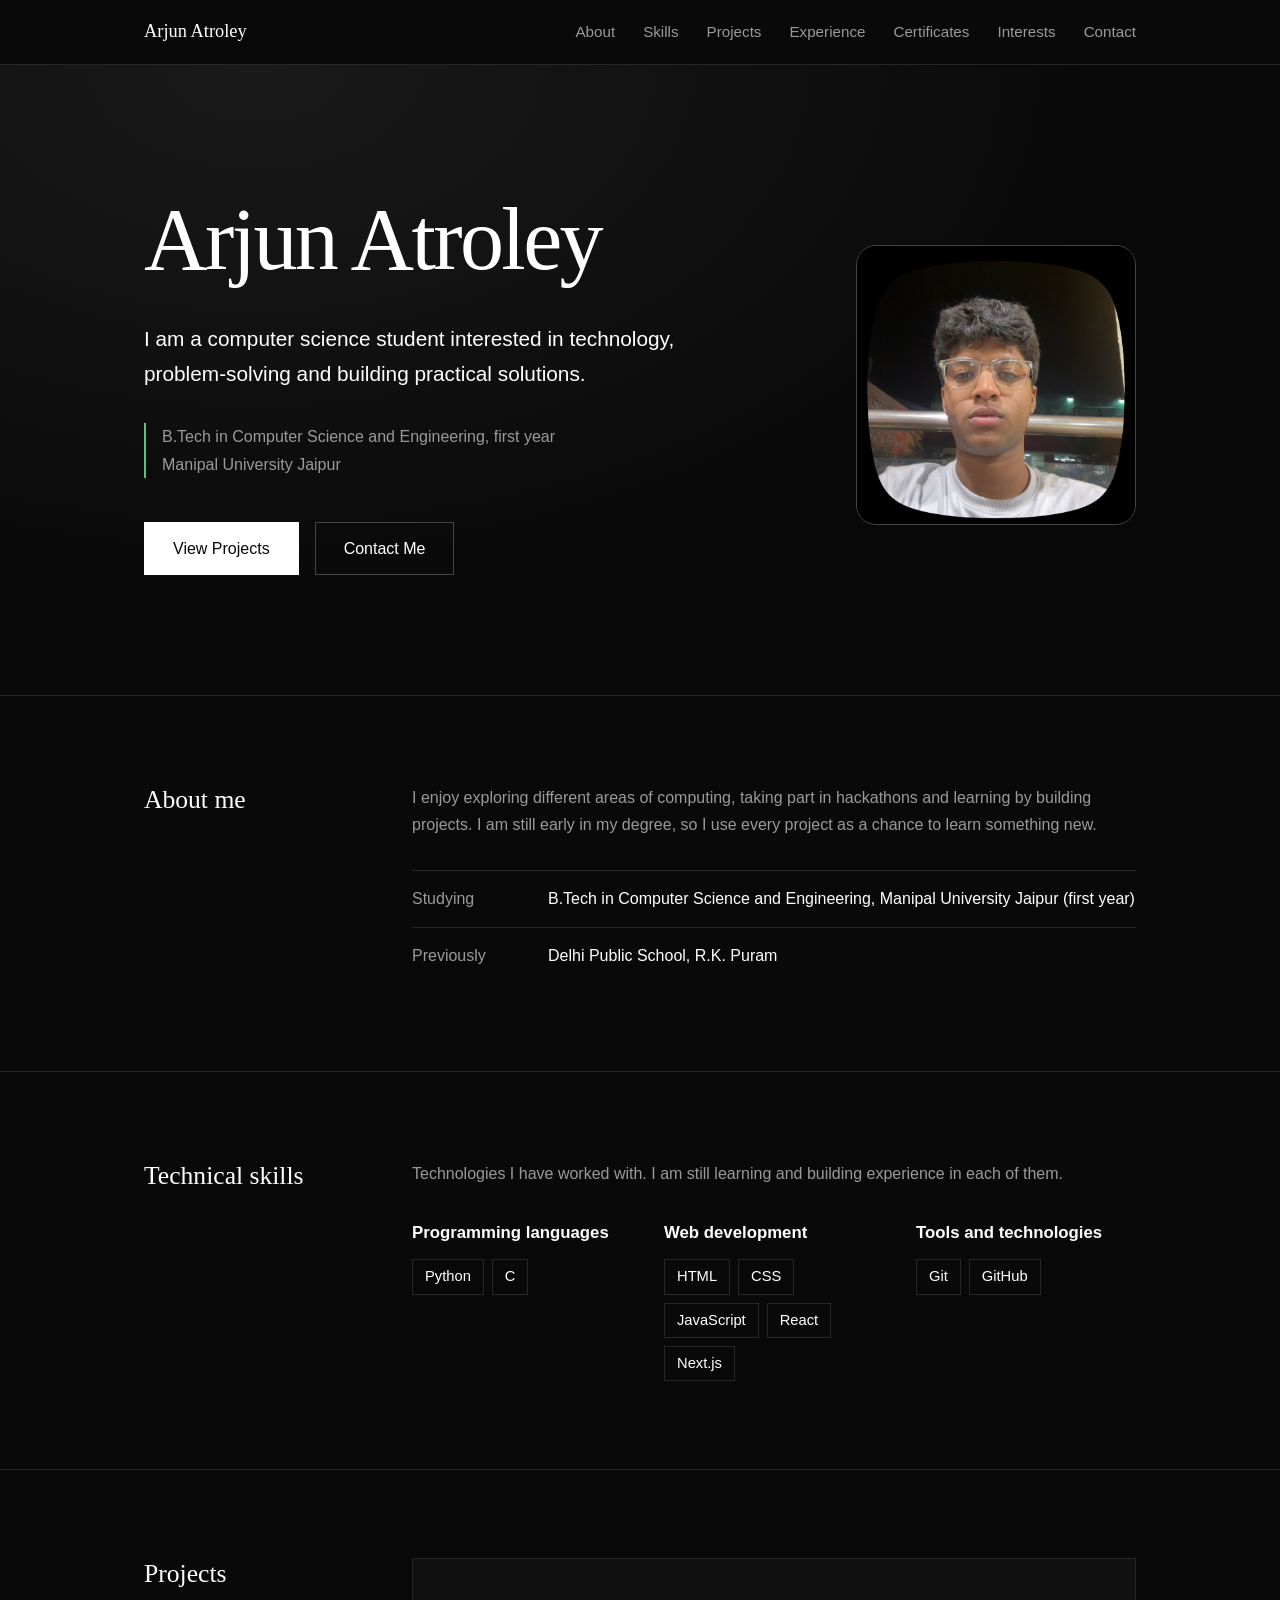
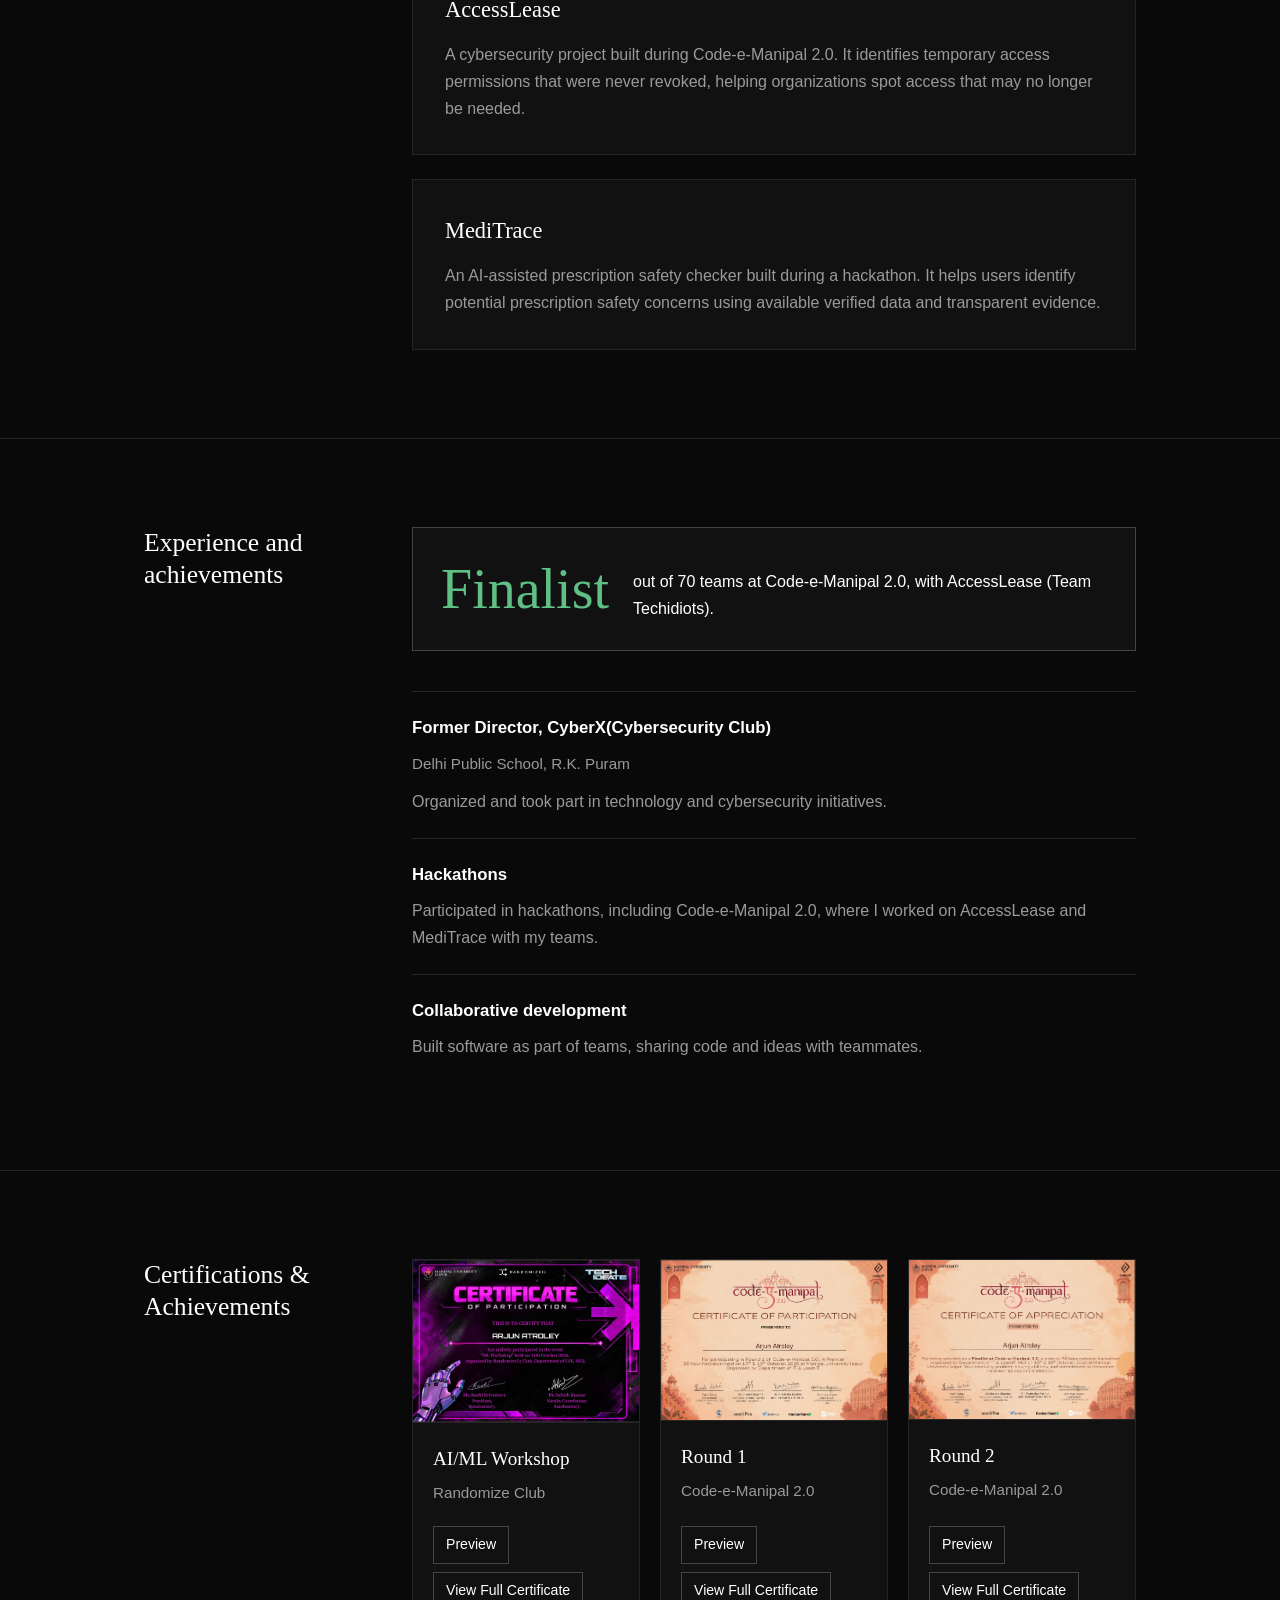
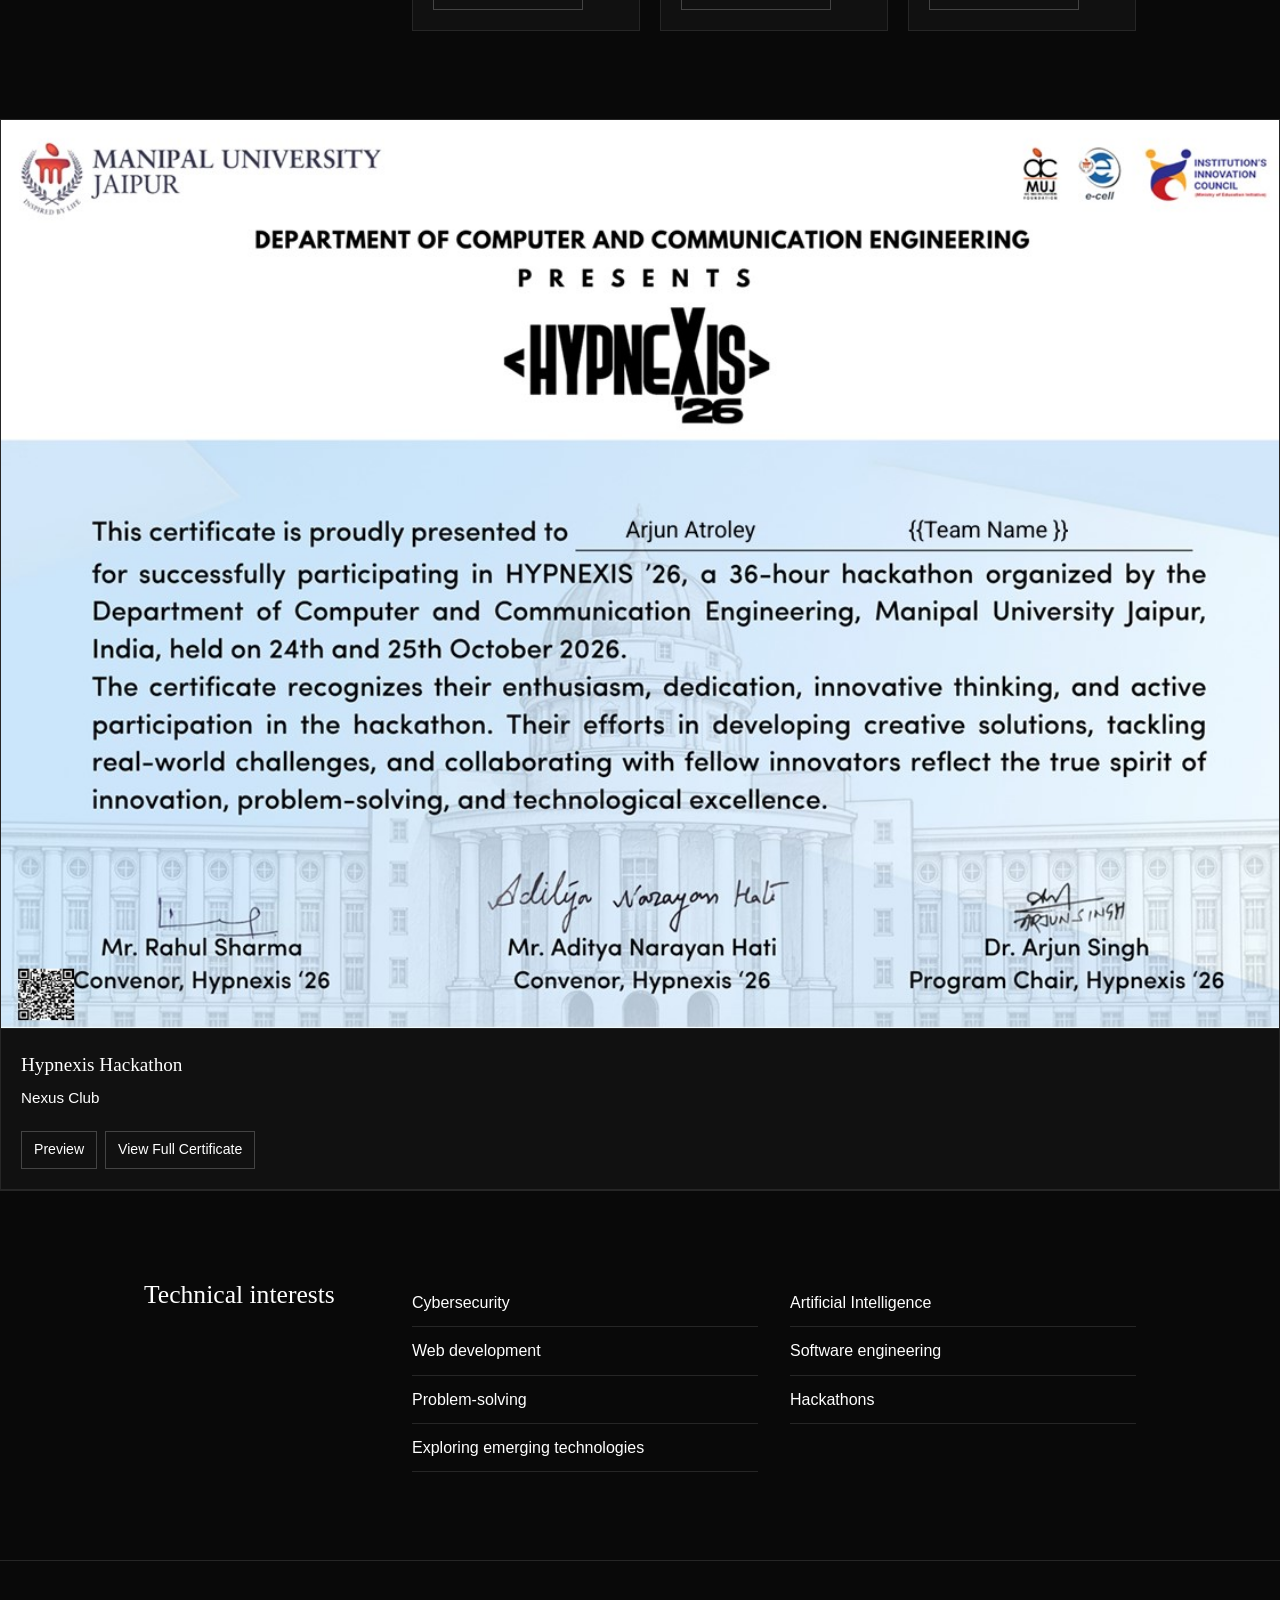
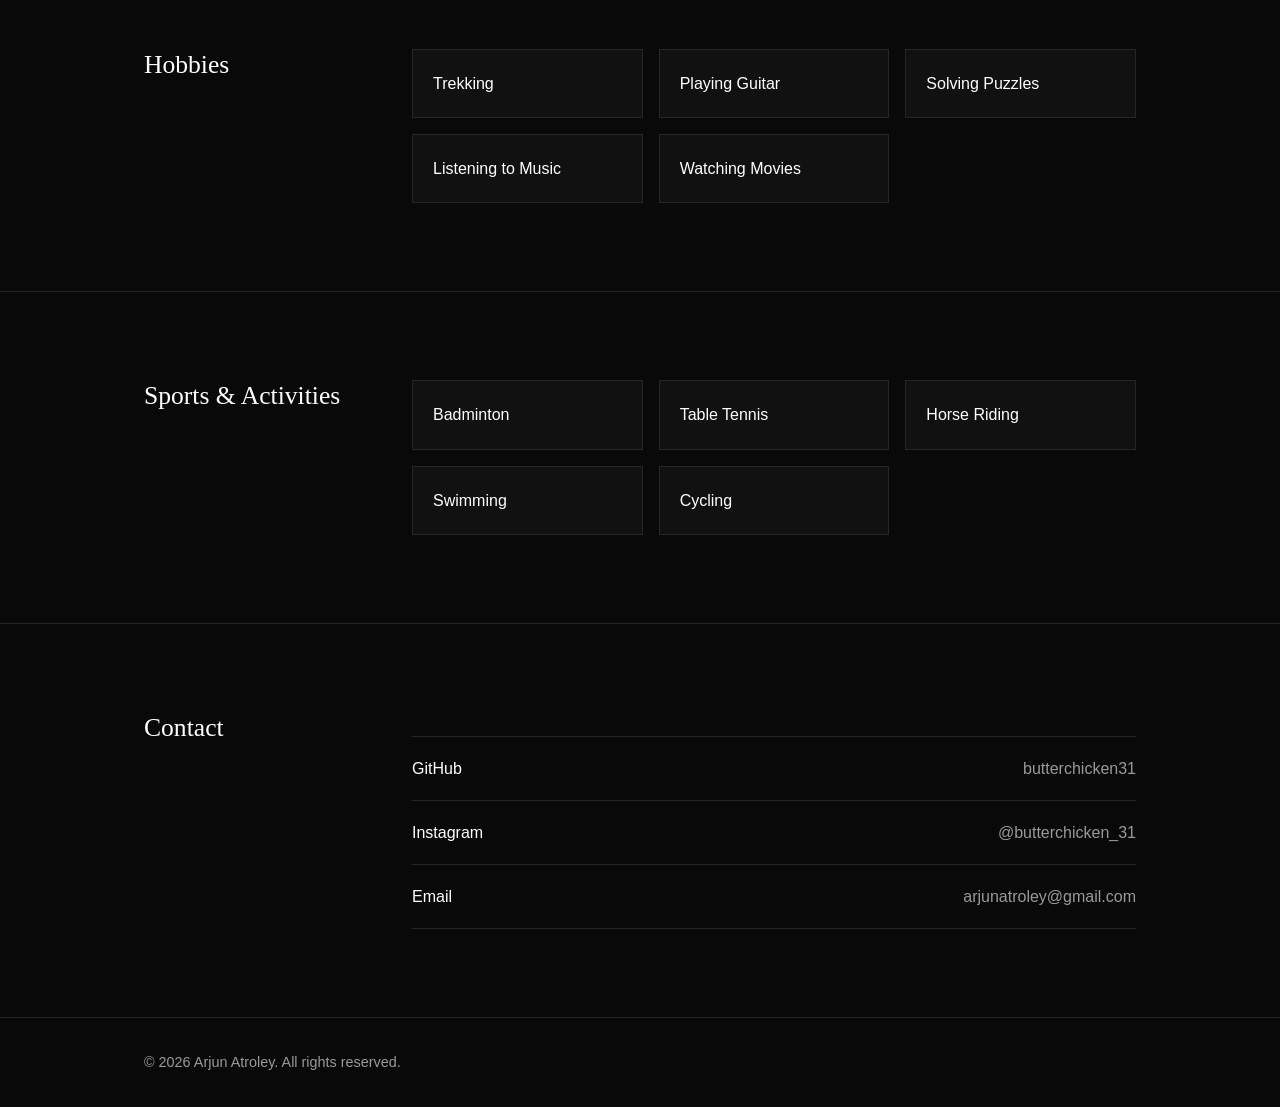
==== commit 51e61538: "added certificates" ====
--- a/index.html
+++ b/index.html
@@ -239,6 +239,23 @@
       </div>
     </section>
 
+    <article class="certificate">
+            <div class="certificate-thumb">
+              <!-- Preview image: change src and alt -->
+              <img src="certificates/hypnexis.jpg" alt="Preview of the Hypnexis Hackathon certificate from Randomize Club" loading="lazy">
+              <span class="thumb-fallback">Preview not available</span>
+            </div>
+            <div class="certificate-body">
+              <h3>Hypnexis Hackathon</h3>
+              <p class="certificate-issuer">Nexus Club</p>
+              <div class="certificate-actions">
+                <button type="button" class="certificate-button preview-button">Preview</button>
+                <!-- Full certificate: change the PDF file name in href -->
+                <a class="certificate-button" href="certificates/hypnexis.pdf" target="_blank" rel="noopener noreferrer">View Full Certificate</a>
+              </div>
+            </div>
+          </article>
+
     <!-- ============ INTERESTS ============ -->
     <section id="interests" class="section">
       <div class="container section-grid">
@@ -282,6 +299,7 @@
             <li>Table Tennis</li>
             <li>Horse Riding</li>
             <li>Swimming</li>
+            <li>Cycling</li>
         </ul>
       </div>
     </section>
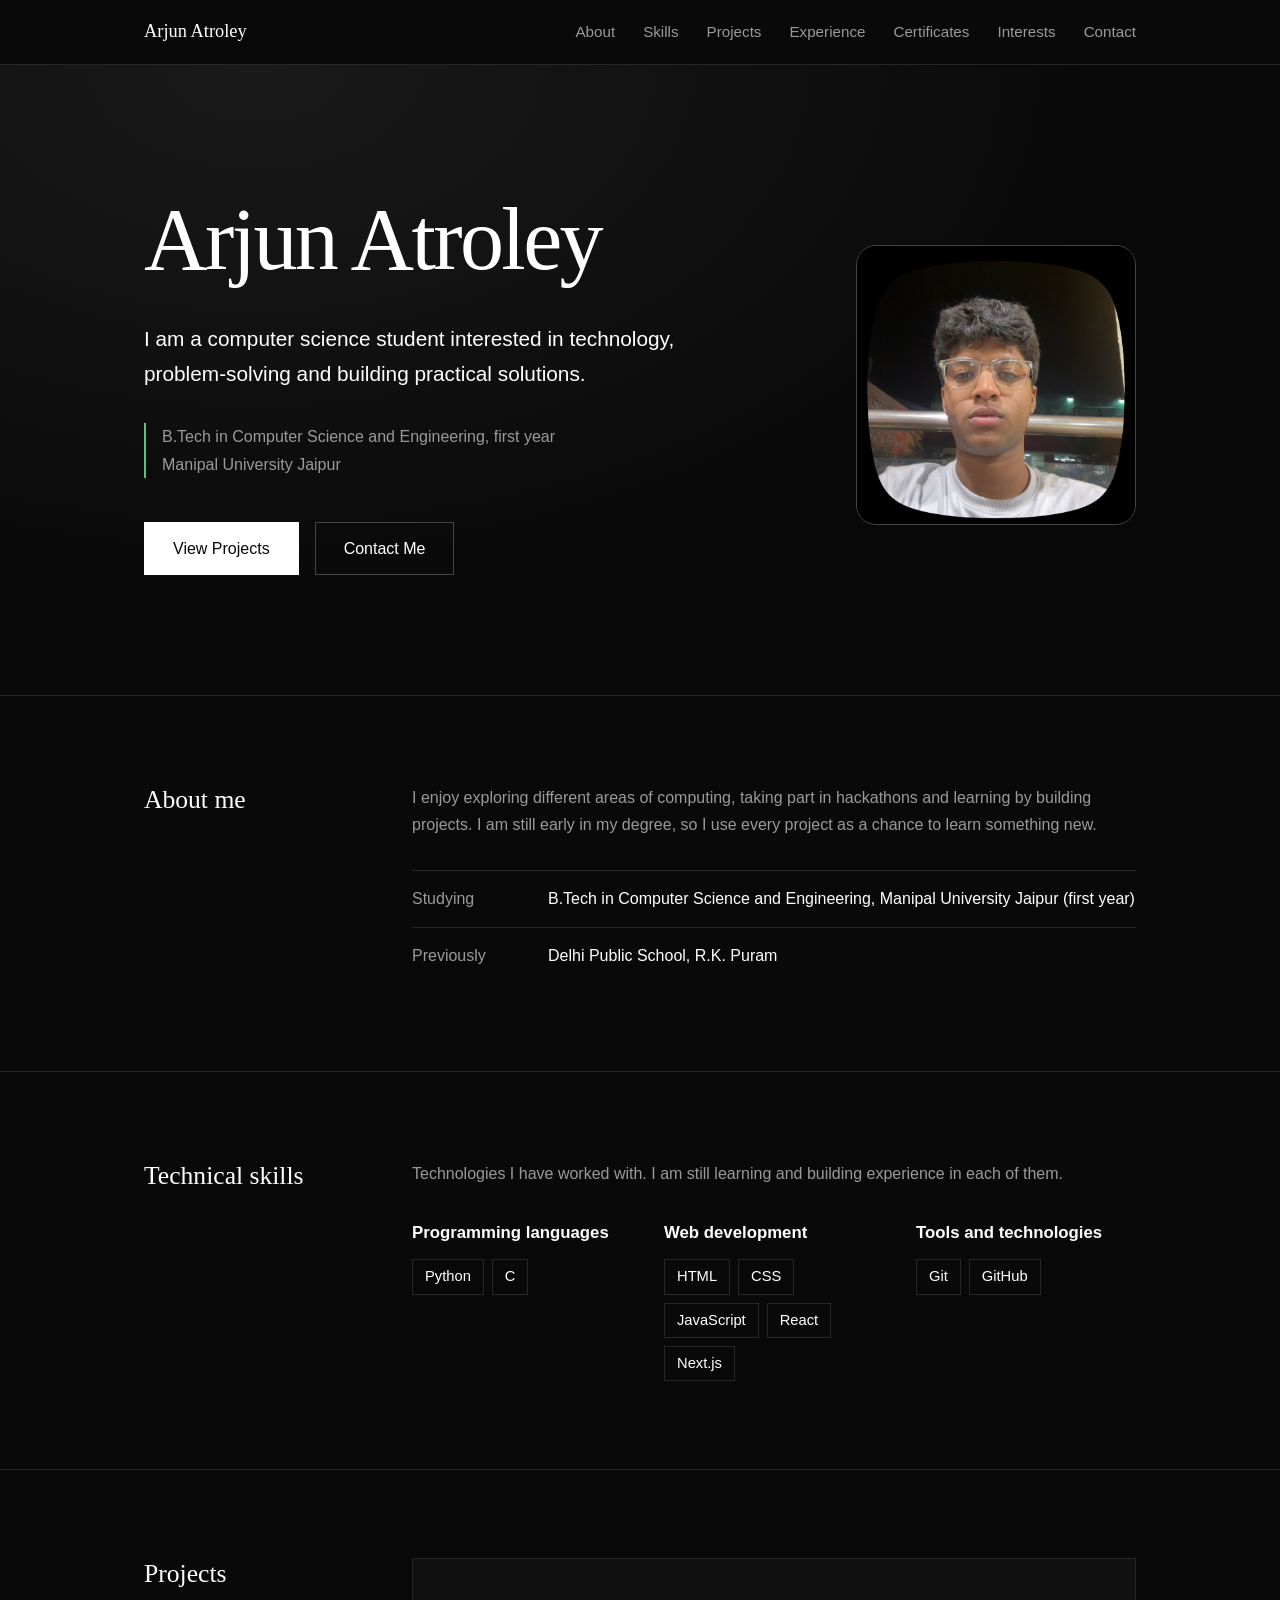
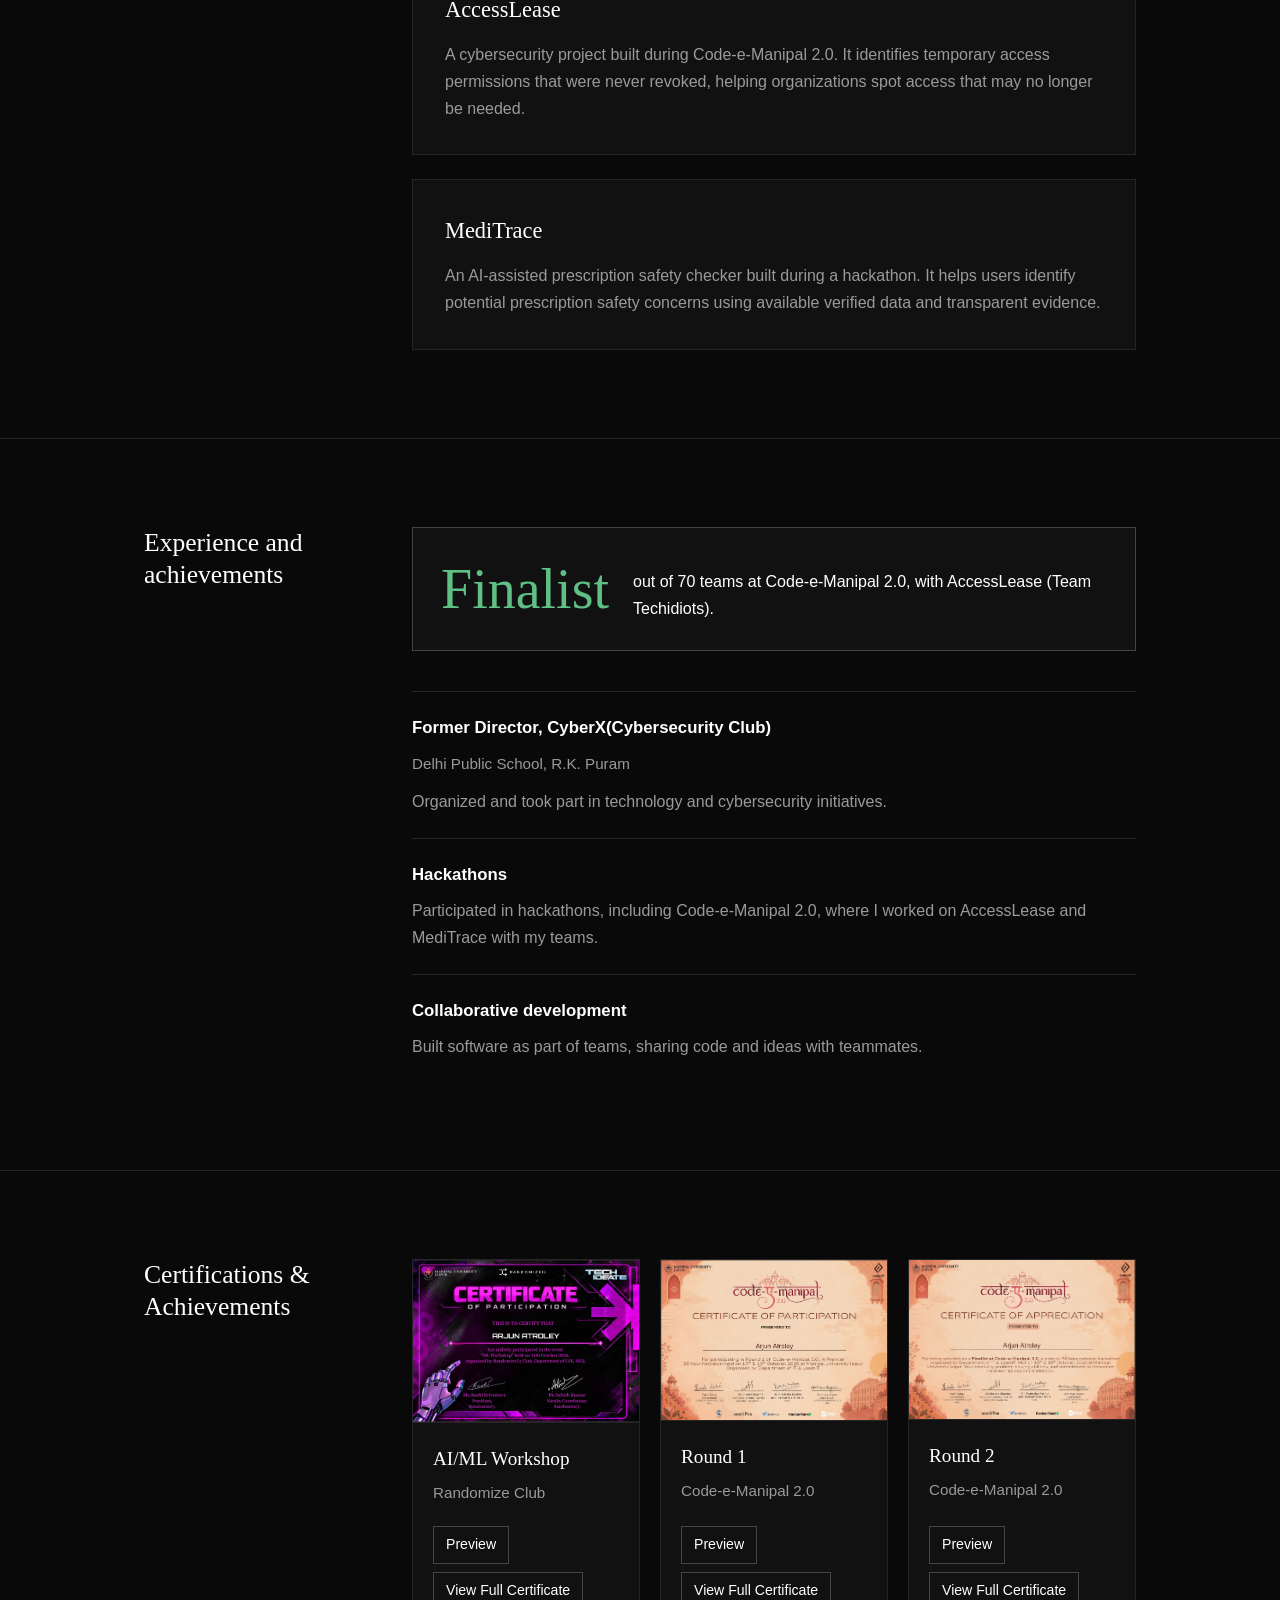
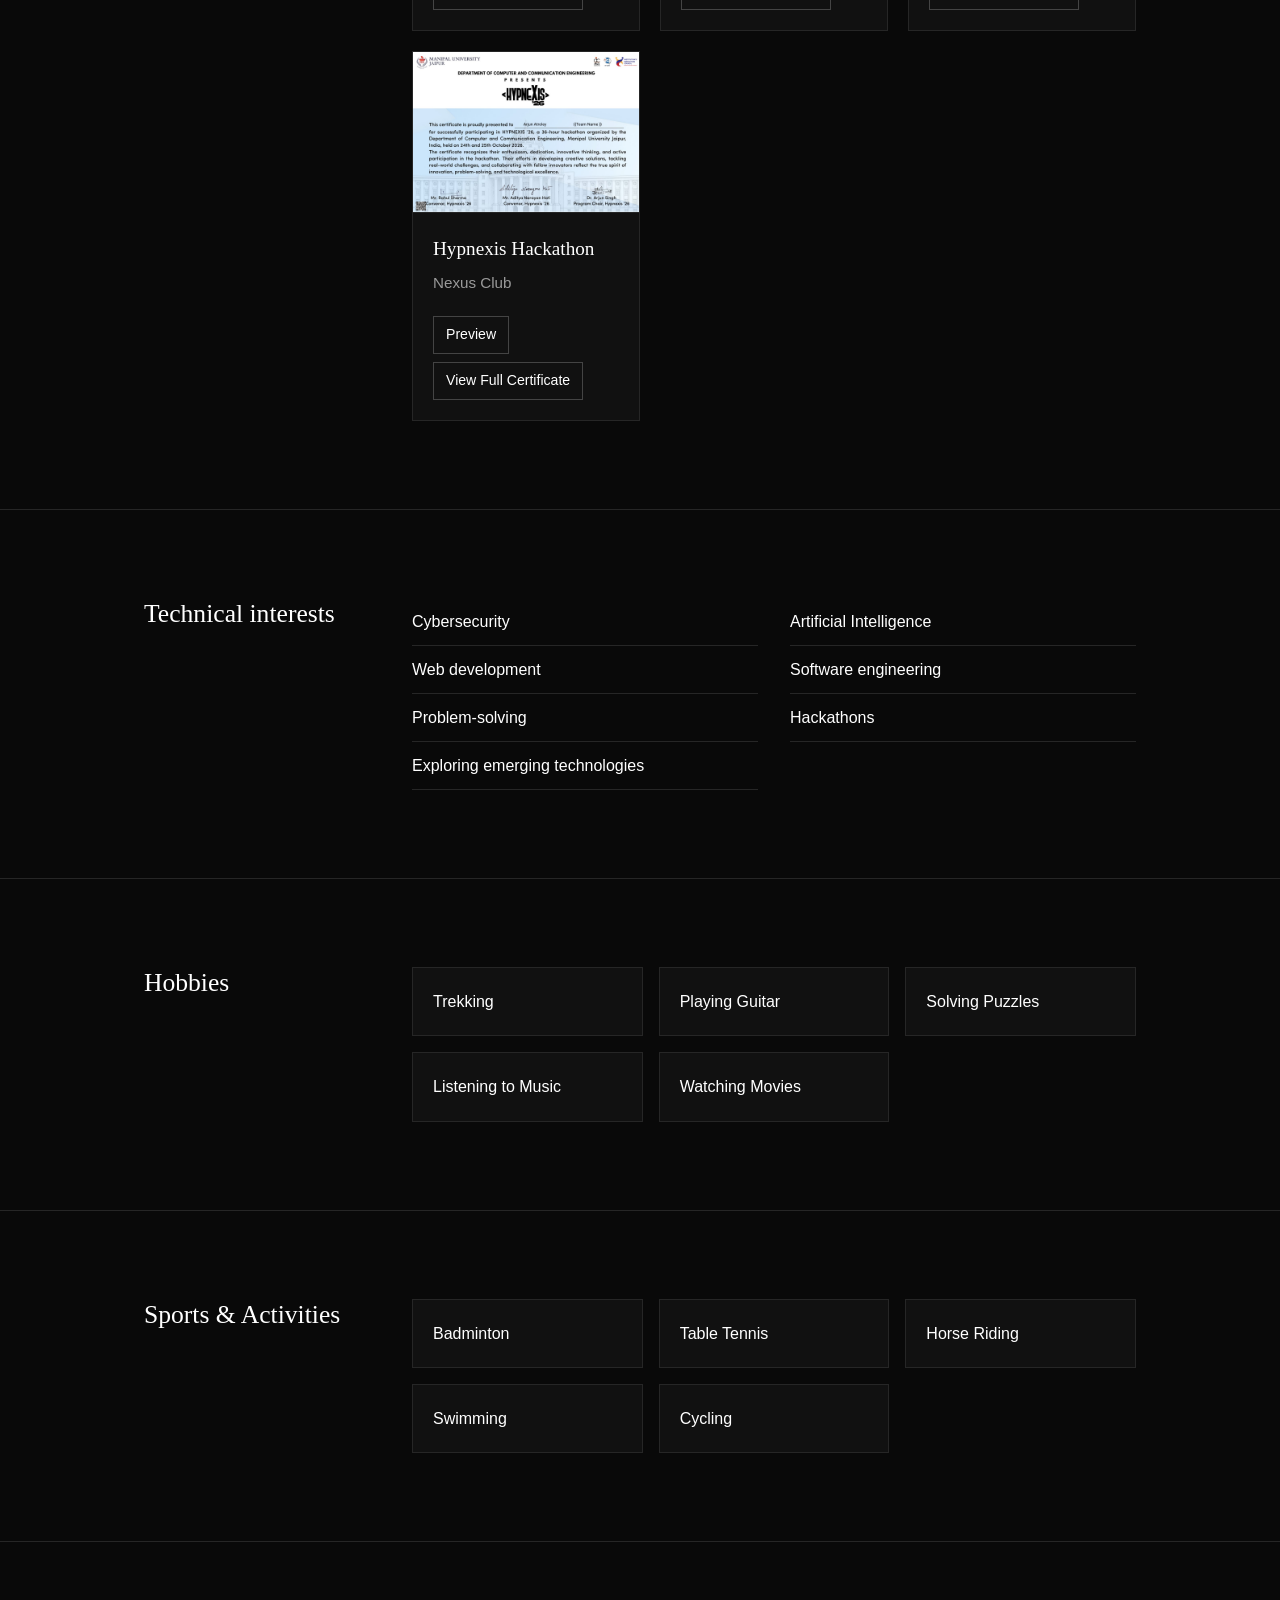
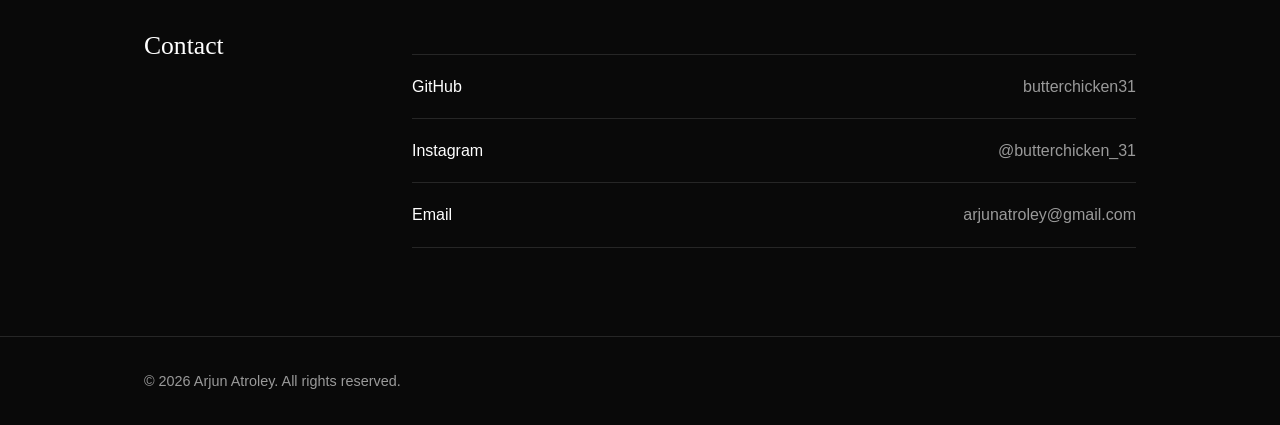
==== commit 5cac0ecd: "fixed bugs" ====
--- a/index.html
+++ b/index.html
@@ -235,9 +235,7 @@
             </div>
           </article>
           <!-- ===== ...to here ===== -->
-        </div>
-      </div>
-    </section>
+        
 
     <article class="certificate">
             <div class="certificate-thumb">
@@ -255,6 +253,9 @@
               </div>
             </div>
           </article>
+          </div>
+      </div>
+    </section>
 
     <!-- ============ INTERESTS ============ -->
     <section id="interests" class="section">
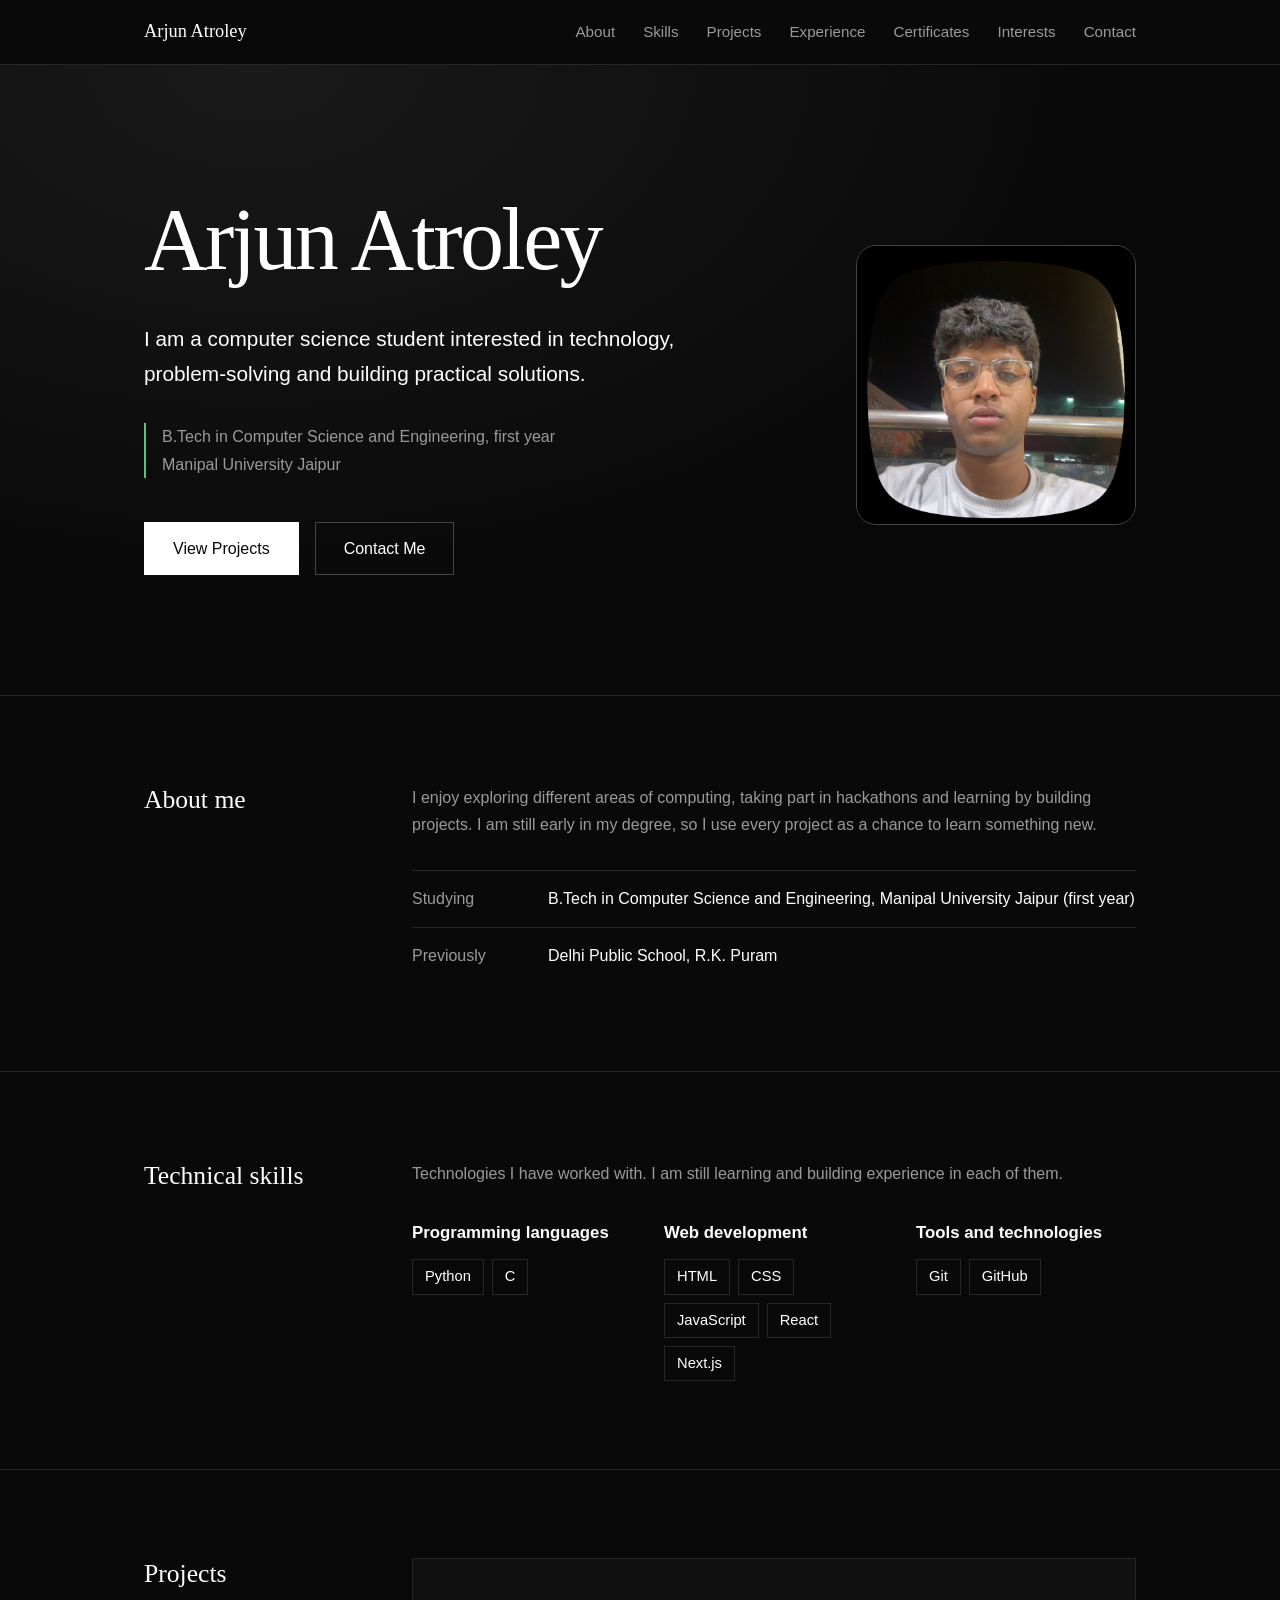
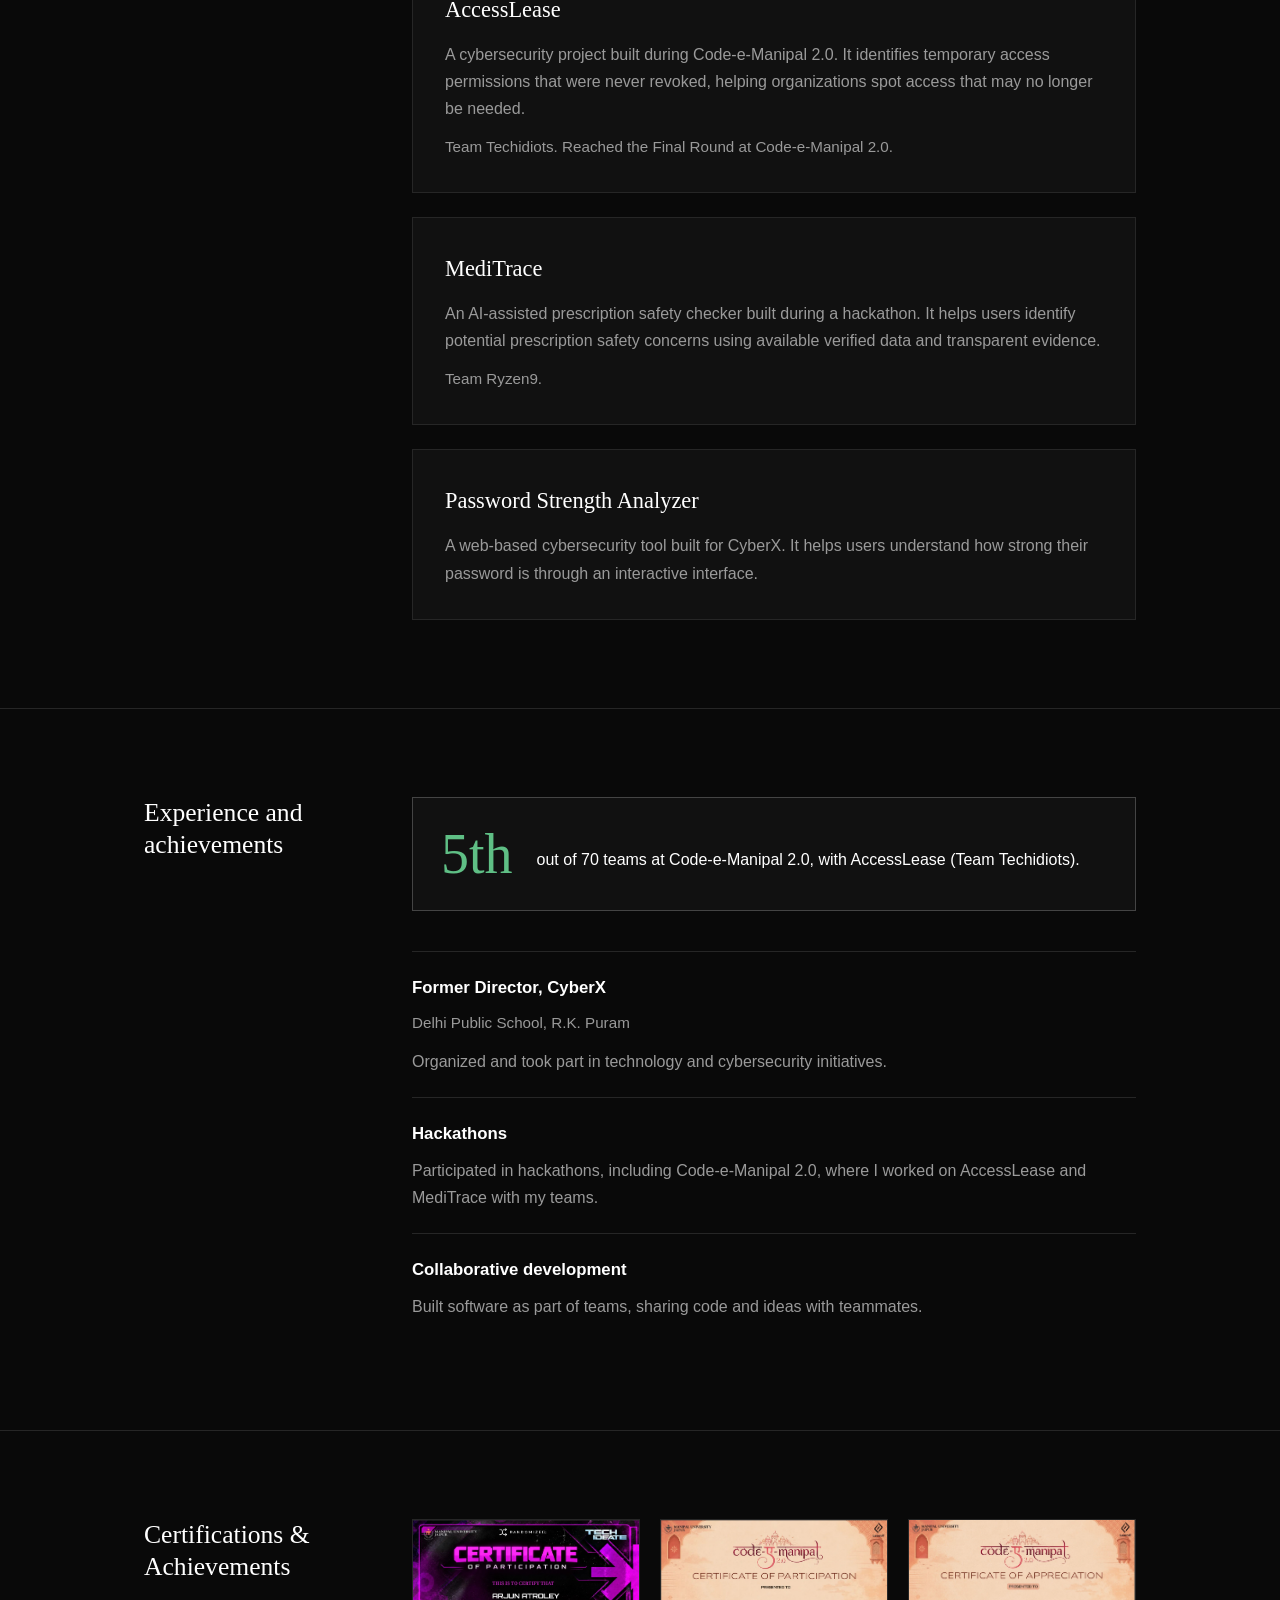
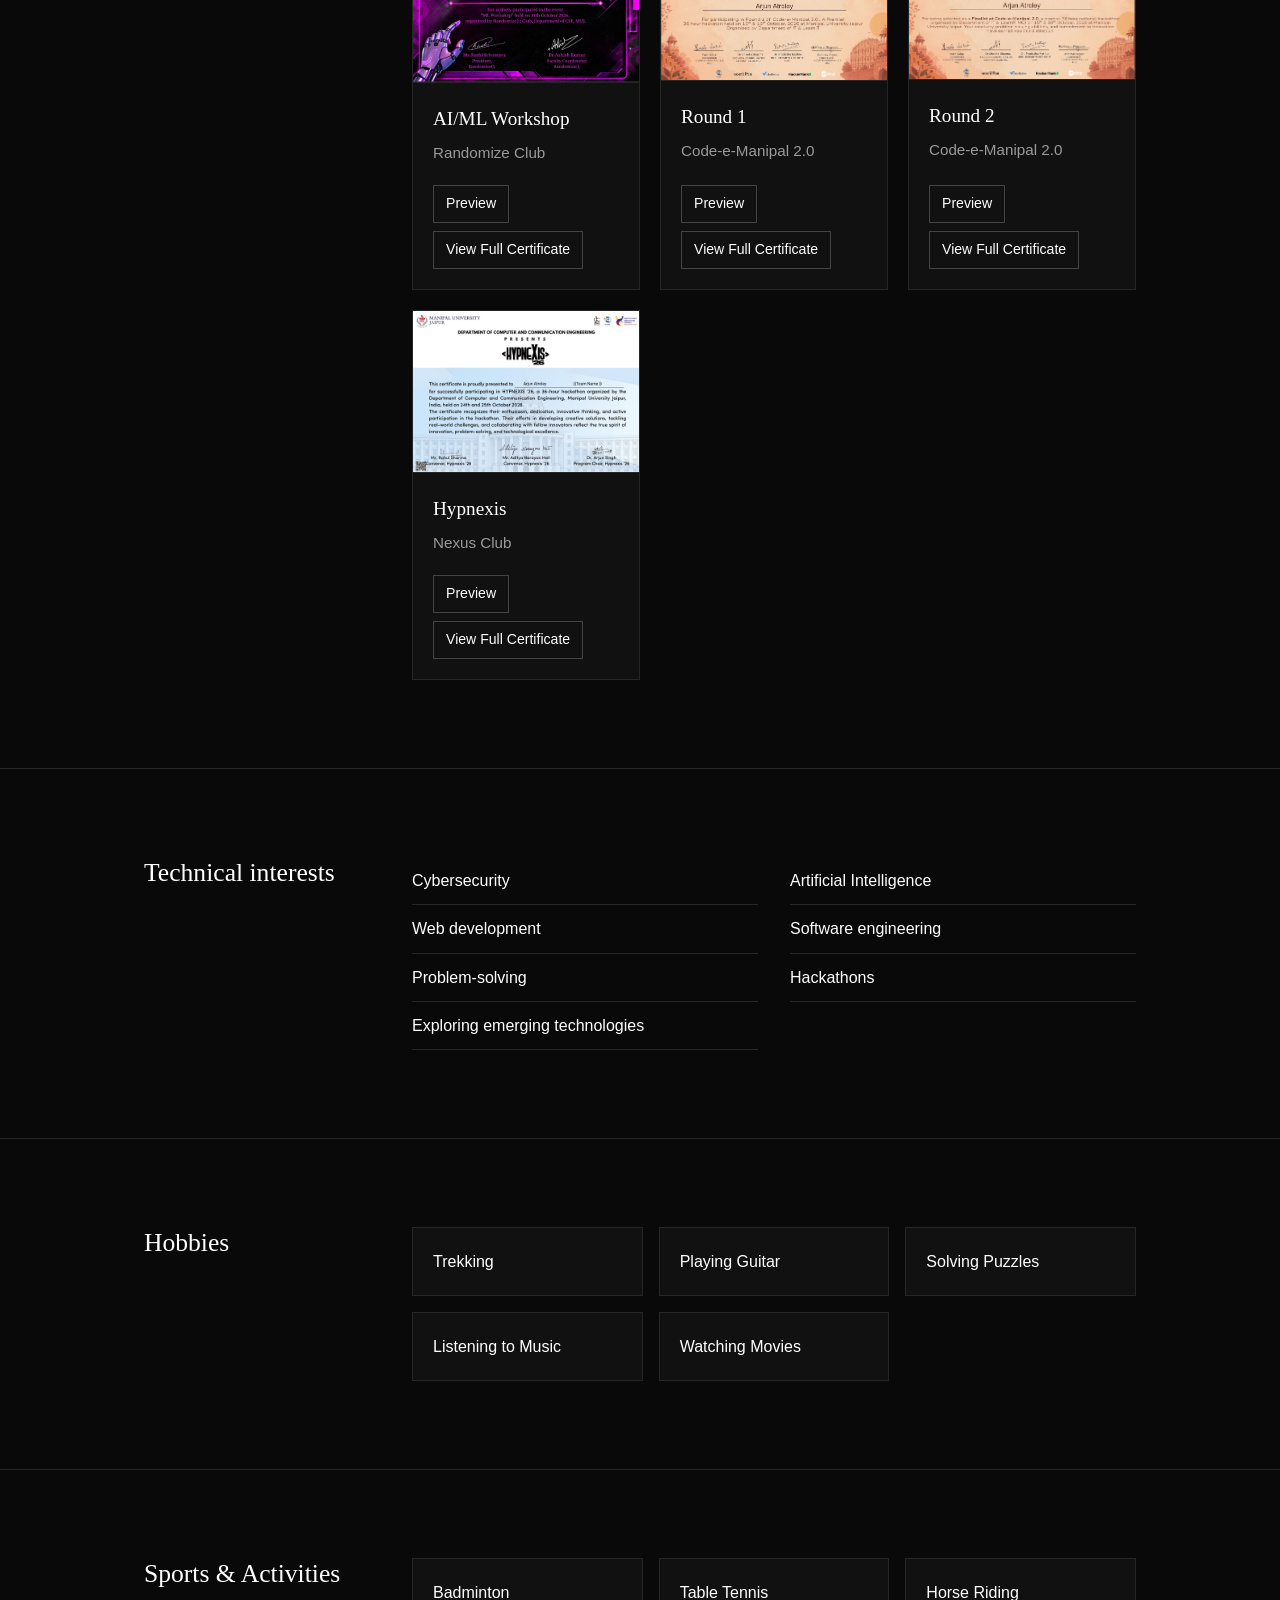
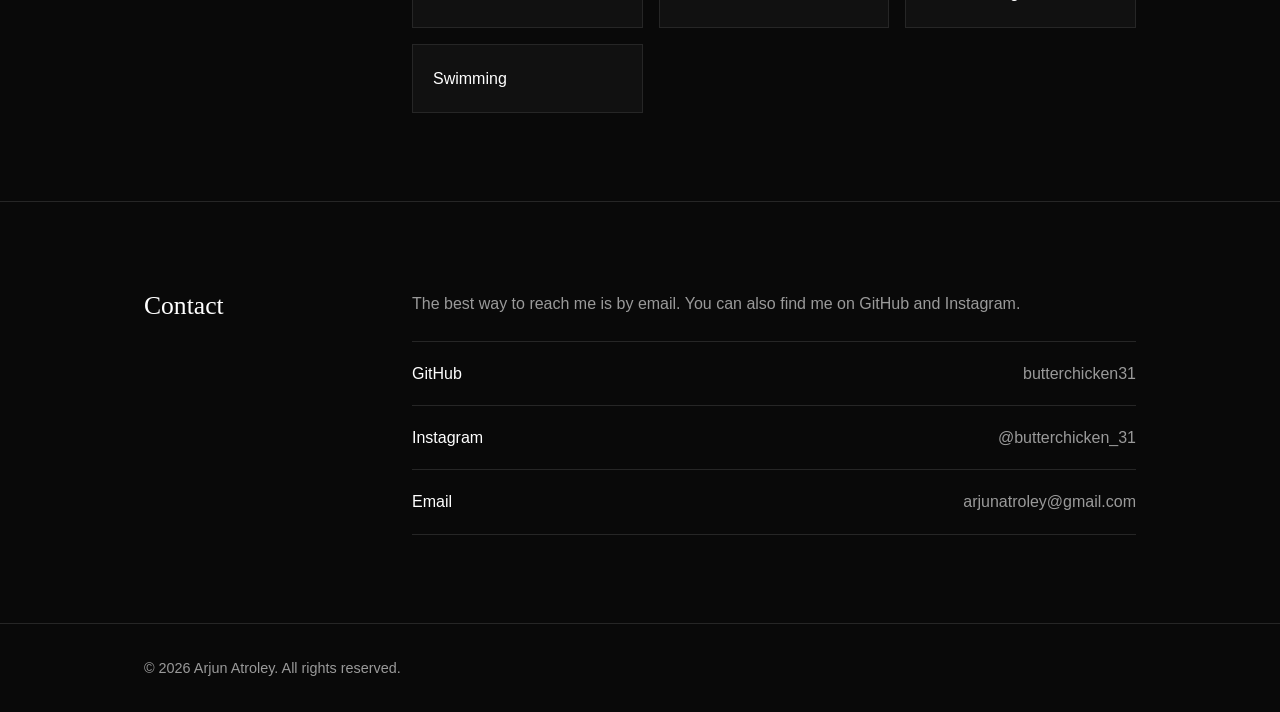
==== commit 05540c08: "added 404 page" ====
--- a/index.html
+++ b/index.html
@@ -8,6 +8,9 @@
   <link rel="stylesheet" href="style.css">
 </head>
 <body>
+
+  <!-- Thin bar at the very top that fills as you scroll down -->
+  <div id="scroll-progress" class="scroll-progress" aria-hidden="true"></div>
 
   <!-- ============ NAVIGATION ============ -->
   <header class="site-header">
@@ -117,7 +120,7 @@
               access permissions that were never revoked, helping organizations spot access
               that may no longer be needed.
             </p>
-            
+            <p class="project-meta">Team Techidiots. Reached the Final Round at Code-e-Manipal 2.0.</p>
           </article>
 
           <!-- PROJECT 2 -->
@@ -128,11 +131,17 @@
               users identify potential prescription safety concerns using available verified
               data and transparent evidence.
             </p>
-            
-          </article>
-
-          
-          
+            <p class="project-meta">Team Ryzen9.</p>
+          </article>
+
+          <!-- PROJECT 3 -->
+          <article class="project">
+            <h3>Password Strength Analyzer</h3>
+            <p>
+              A web-based cybersecurity tool built for CyberX. It helps users understand how
+              strong their password is through an interactive interface.
+            </p>
+          </article>
 
         </div>
       </div>
@@ -144,7 +153,7 @@
         <h2>Experience and achievements</h2>
         <div>
           <div class="highlight">
-            <p class="highlight-number">Finalist</p>
+            <p class="highlight-number">5th</p>
             <p>
               out of 70 teams at Code-e-Manipal 2.0, with AccessLease (Team Techidiots).
             </p>
@@ -152,7 +161,7 @@
 
           <ul class="timeline">
             <li>
-              <h3>Former Director, CyberX(Cybersecurity Club)</h3>
+              <h3>Former Director, CyberX</h3>
               <p class="timeline-place">Delhi Public School, R.K. Puram</p>
               <p>Organized and took part in technology and cybersecurity initiatives.</p>
             </li>
@@ -235,16 +244,14 @@
             </div>
           </article>
           <!-- ===== ...to here ===== -->
-        
-
-    <article class="certificate">
+           <article class="certificate">
             <div class="certificate-thumb">
               <!-- Preview image: change src and alt -->
-              <img src="certificates/hypnexis.jpg" alt="Preview of the Hypnexis Hackathon certificate from Randomize Club" loading="lazy">
+              <img src="certificates/hypnexis.jpg" alt="Preview of the Hypnexis certificate from Nexus Club" loading="lazy">
               <span class="thumb-fallback">Preview not available</span>
             </div>
             <div class="certificate-body">
-              <h3>Hypnexis Hackathon</h3>
+              <h3>Hypnexis</h3>
               <p class="certificate-issuer">Nexus Club</p>
               <div class="certificate-actions">
                 <button type="button" class="certificate-button preview-button">Preview</button>
@@ -253,7 +260,7 @@
               </div>
             </div>
           </article>
-          </div>
+        </div>
       </div>
     </section>
 
@@ -300,7 +307,6 @@
             <li>Table Tennis</li>
             <li>Horse Riding</li>
             <li>Swimming</li>
-            <li>Cycling</li>
         </ul>
       </div>
     </section>
@@ -310,7 +316,7 @@
       <div class="container section-grid">
         <h2>Contact</h2>
         <div>
-         
+          <p>The best way to reach me is by email. You can also find me on GitHub and Instagram.</p>
           <ul class="contact-list">
             <li>
               <a href="https://github.com/butterchicken31" target="_blank" rel="noopener noreferrer">
--- a/style.css
+++ b/style.css
@@ -130,8 +130,9 @@
   padding: 12px 28px;
   border: 1px solid var(--text);
   text-decoration: none;
-  transition: background 0.2s, color 0.2s, border-color 0.2s;
-}
+  transition: background 0.2s, color 0.2s, border-color 0.2s, transform 0.2s;
+}
+.button:hover { transform: translateY(-2px); }
 .button-primary { background: var(--text); color: var(--bg); }
 .button-primary:hover { background: transparent; color: var(--text); }
 .button-outline { color: var(--text); border-color: var(--line-strong); }
@@ -149,6 +150,7 @@
   scroll-margin-top: var(--nav-height);   /* stops the sticky nav covering headings */
 }
 .hero + .section { border-top: none; }
+#home { scroll-margin-top: var(--nav-height); }
 
 /* Two columns: title on the left, content on the right */
 .section-grid { display: grid; grid-template-columns: 220px 1fr; gap: 48px; }
@@ -275,9 +277,9 @@
   border: 1px solid var(--line-strong);
   text-decoration: none;
   cursor: pointer;
-  transition: border-color 0.2s, background 0.2s;
-}
-.certificate-button:hover { border-color: var(--text); background: var(--bg); }
+  transition: border-color 0.2s, background 0.2s, transform 0.2s;
+}
+.certificate-button:hover { border-color: var(--text); background: var(--bg); transform: translateY(-1px); }
 .certificate-button:disabled { opacity: 0.4; cursor: not-allowed; }
 .certificate-button:disabled:hover { border-color: var(--line-strong); background: none; }
 
@@ -340,6 +342,28 @@
 }
 .back-to-top.visible { display: block; }
 .back-to-top:hover { border-color: var(--text); }
+
+/* ---------- 12. Scroll progress bar and reveal animations ---------- */
+.scroll-progress {
+  position: fixed;
+  top: 0;
+  left: 0;
+  width: 100%;
+  height: 2px;
+  background: var(--accent);
+  transform: scaleX(0);             /* script.js grows this from 0 to 1 */
+  transform-origin: left;
+  z-index: 15;                      /* above the sticky nav (10), below the lightbox (20) */
+  pointer-events: none;             /* never blocks clicks */
+}
+
+/* script.js adds "reveal" to each section, then "visible" when it scrolls into view */
+.reveal {
+  opacity: 0;
+  transform: translateY(24px);
+  transition: opacity 0.7s ease, transform 0.7s ease;
+}
+.reveal.visible { opacity: 1; transform: none; }
 
 /* ---------- 11. Responsive design (media queries) ---------- */
 @media (max-width: 900px) {
